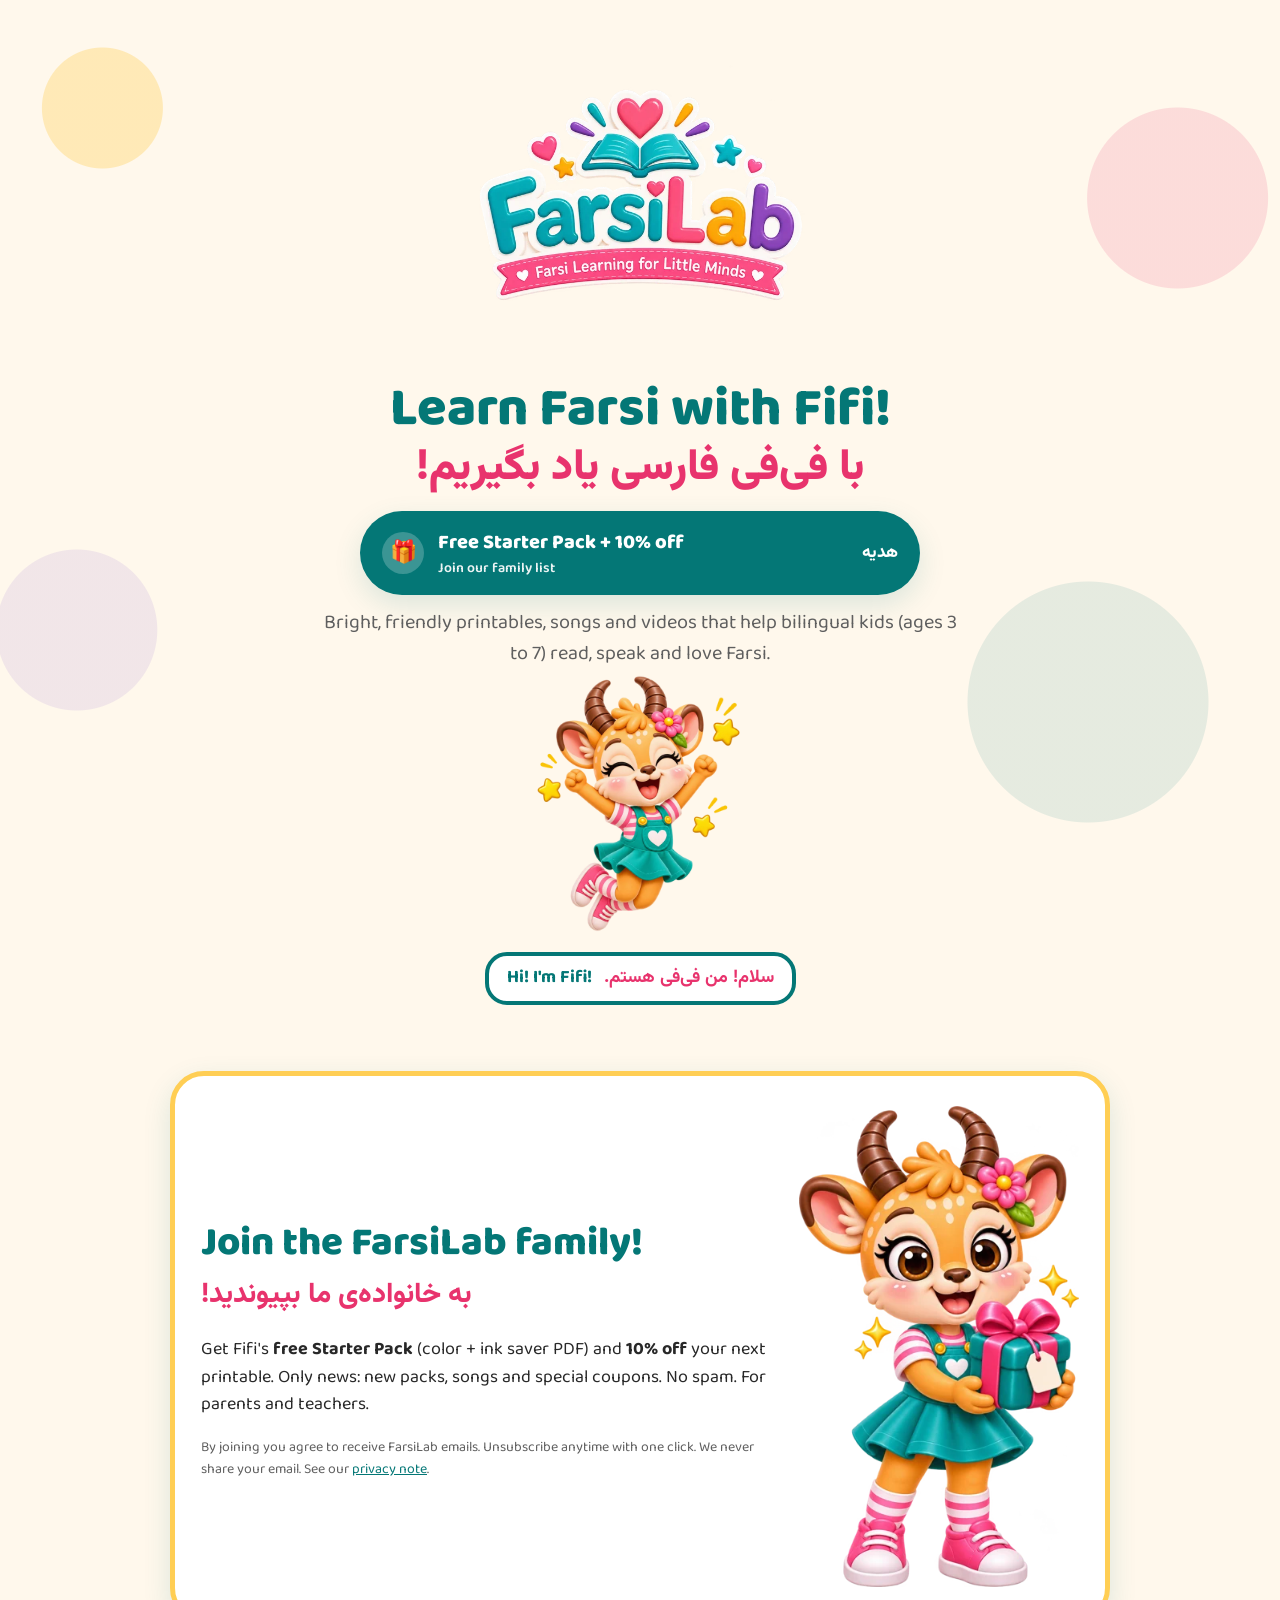
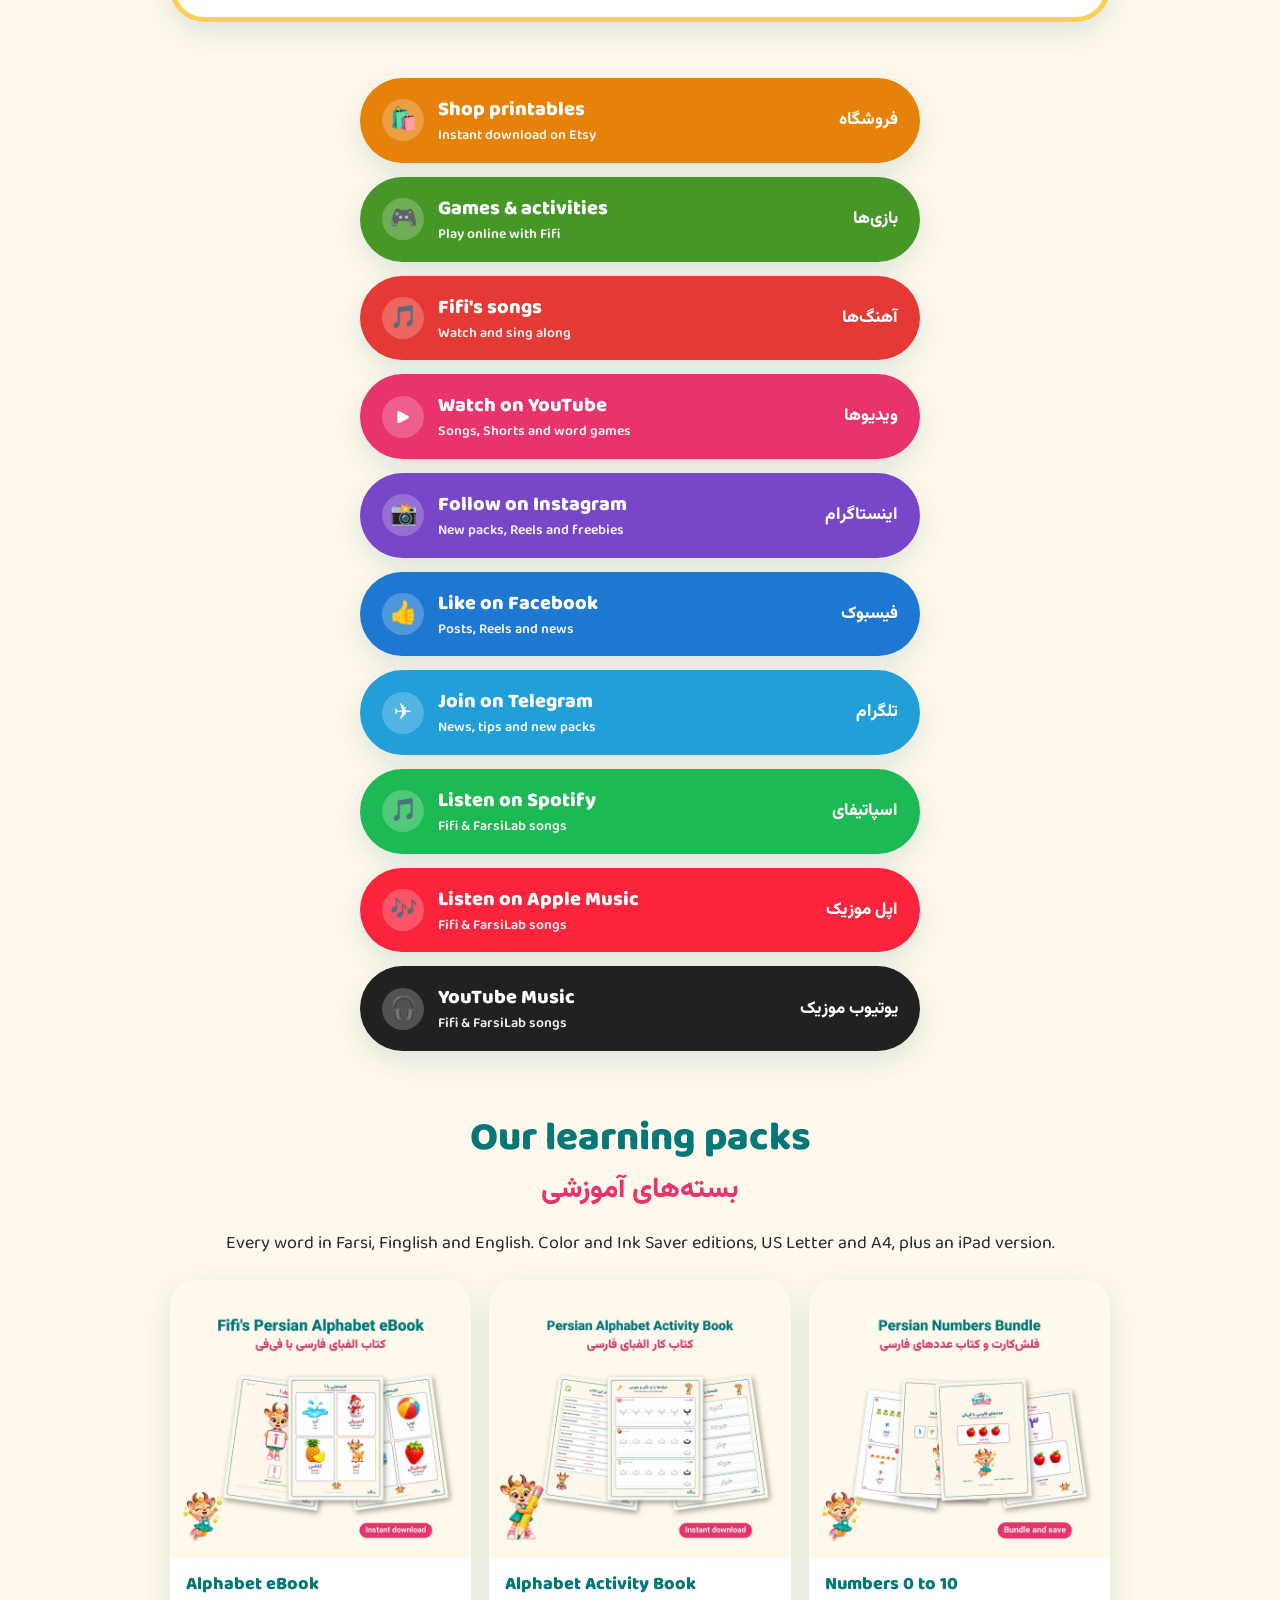
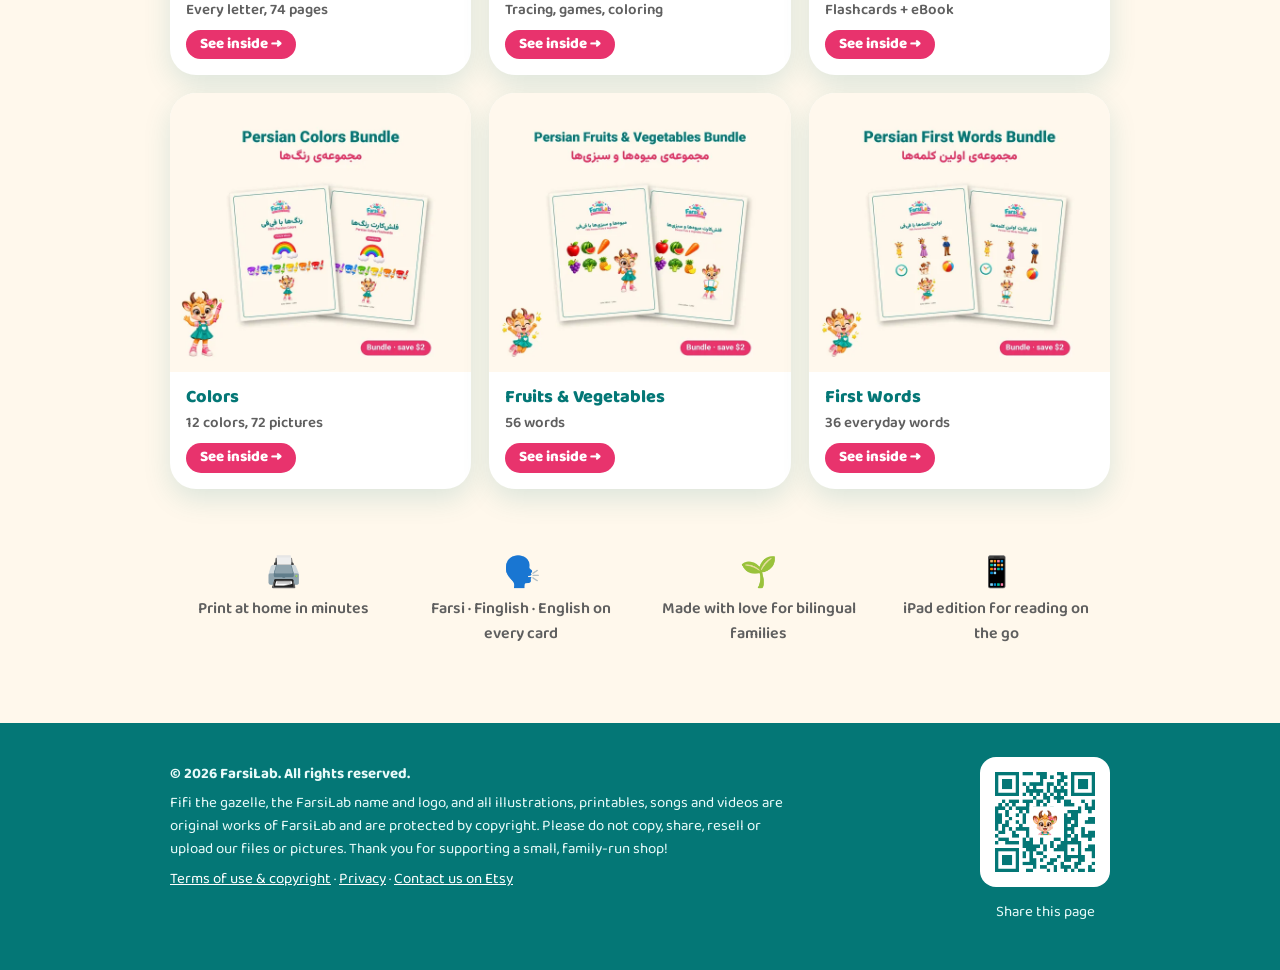
==== index.html @ 2eea2f0d "Live Spotify, Apple Music and YouTube Music links on home and songs pages Co-Authored-By: Claude Opu" ====
<!DOCTYPE html>
<html lang="en">
<head>
<meta charset="utf-8">
<meta name="viewport" content="width=device-width, initial-scale=1">
<title>FarsiLab · Learn Farsi with Fifi</title>
<meta name="description" content="Farsi learning printables, songs and videos for bilingual kids, with Fifi the baby gazelle. Shop on Etsy, watch on YouTube, follow on Instagram.">
<meta property="og:title" content="FarsiLab · Learn Farsi with Fifi">
<meta property="og:description" content="Farsi printables, songs and videos for bilingual kids.">
<meta property="og:image" content="assets/pack_colors.webp">
<link rel="icon" href="assets/favicon.png">
<link rel="apple-touch-icon" href="assets/apple-touch-icon.png?v=2">
<link rel="manifest" href="manifest.webmanifest?v=2">
<meta name="apple-mobile-web-app-title" content="FarsiLab">
<meta name="theme-color" content="#047776">
<link rel="preconnect" href="https://fonts.googleapis.com">
<link rel="preconnect" href="https://fonts.gstatic.com" crossorigin>
<link href="https://fonts.googleapis.com/css2?family=Baloo+2:wght@500;600;700;800&family=Vazirmatn:wght@500;700;900&display=swap" rel="stylesheet">
<link rel="stylesheet" href="styles.css?v=20261118z">
</head>
<body>
<div class="wrap">

  <header class="hero">
    <img class="logo" src="assets/fifi_logo_full.webp" alt="FarsiLab">
    <h1>Learn Farsi with Fifi!<span class="fa">با فی‌فی فارسی یاد بگیریم!</span></h1>
    <a class="btn b-news hero-cta" href="#news"><span class="ico">🎁</span><span>Free Starter Pack + 10% off<span class="sub">Join our family list</span></span><span class="fa">هدیه</span></a>
    <p class="lead">Bright, friendly printables, songs and videos that help bilingual kids (ages 3 to 7) read, speak and love Farsi.</p>
    <img class="fifi-hero" src="assets/fifi_jumping.webp" alt="Fifi the baby gazelle jumping">
    <div><span class="bubble">Hi! I'm Fifi! <span class="fa">سلام! من فی‌فی هستم.</span></span></div>
  </header>

  <section id="news">
    <div class="signup">
      <div>
        <h2>Join the FarsiLab family!<span class="fa">به خانواده‌ی ما بپیوندید!</span></h2>
        <p>Get Fifi's <b>free Starter Pack</b> (color + ink saver PDF) and <b>10% off</b> your next printable. Only news: new packs, songs and special coupons. No spam. For parents and teachers.</p>
        <script async data-uid="0d43b7cd46" src="https://farsilab.kit.com/0d43b7cd46/index.js"></script>
        <small>By joining you agree to receive FarsiLab emails. Unsubscribe anytime with one click. We never share your email. See our <a href="privacy.html">privacy note</a>.</small>
      </div>
      <img src="assets/fifi_gift.webp" alt="Fifi holding a gift box" loading="lazy">
    </div>
  </section>

  <nav class="links" aria-label="FarsiLab links">
    <a class="btn b-etsy" href="https://www.etsy.com/shop/FarsiLab" target="_blank" rel="noopener">
      <span class="ico">🛍️</span><span>Shop printables<span class="sub">Instant download on Etsy</span></span><span class="fa">فروشگاه</span></a>
    <a class="btn b-play" href="play.html" style="background:#469628;color:#fff">
      <span class="ico">🎮</span><span>Games &amp; activities<span class="sub">Play online with Fifi</span></span><span class="fa">بازی‌ها</span></a>
    <a class="btn b-songs" href="songs.html" style="background:#E53935;color:#fff">
      <span class="ico">🎵</span><span>Fifi's songs<span class="sub">Watch and sing along</span></span><span class="fa">آهنگ‌ها</span></a>
    <a class="btn b-yt" href="https://www.youtube.com/@farsilabshop" target="_blank" rel="noopener">
      <span class="ico">▶️</span><span>Watch on YouTube<span class="sub">Songs, Shorts and word games</span></span><span class="fa">ویدیوها</span></a>
    <a class="btn b-ig" href="https://www.instagram.com/farsilabshop/" target="_blank" rel="noopener">
      <span class="ico">📸</span><span>Follow on Instagram<span class="sub">New packs, Reels and freebies</span></span><span class="fa">اینستاگرام</span></a>
    <a class="btn b-fb" href="https://www.facebook.com/farsilabshop" target="_blank" rel="noopener">
      <span class="ico">👍</span><span>Like on Facebook<span class="sub">Posts, Reels and news</span></span><span class="fa">فیسبوک</span></a>
    <a class="btn b-tg" href="https://t.me/farsilabshop" target="_blank" rel="noopener">
      <span class="ico">✈️</span><span>Join on Telegram<span class="sub">News, tips and new packs</span></span><span class="fa">تلگرام</span></a>
    <a class="btn" href="https://open.spotify.com/artist/0EZk156UrCbAj2r585QUzs" target="_blank" rel="noopener" style="background:#1DB954;color:#fff">
      <span class="ico">🎵</span><span>Listen on Spotify<span class="sub">Fifi &amp; FarsiLab songs</span></span><span class="fa">اسپاتیفای</span></a>
    <a class="btn" href="https://music.apple.com/us/artist/fifi-farsilab/6834677055" target="_blank" rel="noopener" style="background:#FA243C;color:#fff">
      <span class="ico">🎶</span><span>Listen on Apple Music<span class="sub">Fifi &amp; FarsiLab songs</span></span><span class="fa">اپل موزیک</span></a>
    <a class="btn" href="https://music.youtube.com/channel/UCTX5Sup36EHplqUPojcsk4w" target="_blank" rel="noopener" style="background:#212121;color:#fff">
      <span class="ico">🎧</span><span>YouTube Music<span class="sub">Fifi &amp; FarsiLab songs</span></span><span class="fa">یوتیوب موزیک</span></a>
  </nav>

  <section id="packs">
    <h2>Our learning packs<span class="fa">بسته‌های آموزشی</span></h2>
    <p class="center">Every word in Farsi, Finglish and English. Color and Ink Saver editions, US Letter and A4, plus an iPad version.</p>
    <div class="packs">
      <a class="pack" href="pack.html?p=alphabet"><img src="assets/pack_alphabet.webp" alt="Persian alphabet eBook" loading="lazy"><div>Alphabet eBook<span>Every letter, 74 pages</span><em>See inside →</em></div></a>
      <a class="pack" href="pack.html?p=activity"><img src="assets/pack_activity.webp" alt="Persian alphabet activity book" loading="lazy"><div>Alphabet Activity Book<span>Tracing, games, coloring</span><em>See inside →</em></div></a>
      <a class="pack" href="pack.html?p=numbers"><img src="assets/pack_numbers.webp" alt="Persian numbers bundle" loading="lazy"><div>Numbers 0 to 10<span>Flashcards + eBook</span><em>See inside →</em></div></a>
      <a class="pack" href="pack.html?p=colors"><img src="assets/pack_colors.webp" alt="Persian colors bundle" loading="lazy"><div>Colors<span>12 colors, 72 pictures</span><em>See inside →</em></div></a>
      <a class="pack" href="pack.html?p=fruits"><img src="assets/pack_fruits.webp" alt="Persian fruits and vegetables bundle" loading="lazy"><div>Fruits &amp; Vegetables<span>56 words</span><em>See inside →</em></div></a>
      <a class="pack" href="pack.html?p=firstwords"><img src="assets/pack_firstwords.webp" alt="Persian first words bundle" loading="lazy"><div>First Words<span>36 everyday words</span><em>See inside →</em></div></a>
    </div>
  </section>

  <section>
    <div class="feat" role="list">
      <div><b>🖨️</b>Print at home in minutes</div>
      <div><b>🗣️</b>Farsi · Finglish · English on every card</div>
      <div><b>🌱</b>Made with love for bilingual families</div>
      <div><b>📱</b>iPad edition for reading on the go</div>
    </div>
  </section>


</div>

<footer>
  <div class="wrap row">
    <div>
      <p><b>© 2026 FarsiLab. All rights reserved.</b></p>
      <p>Fifi the gazelle, the FarsiLab name and logo, and all illustrations, printables, songs and videos are original works of FarsiLab and are protected by copyright. Please do not copy, share, resell or upload our files or pictures. Thank you for supporting a small, family-run shop!</p>
      <p><a href="terms.html">Terms of use &amp; copyright</a> · <a href="privacy.html">Privacy</a> · <a href="https://www.etsy.com/shop/FarsiLab" target="_blank" rel="noopener">Contact us on Etsy</a></p>
    </div>
    <div class="center"><img class="qr" src="assets/qr_site.png?v=2" alt="QR code for this page"><p>Share this page</p></div>
  </div>
</footer>

<script>if ("serviceWorker" in navigator) navigator.serviceWorker.register("sw.js").catch(() => {});</script>
</body>
</html>
---- styles.css ----
/* FarsiLab links page. Brand: teal #047776, pink #E8336D, cream #FFF8EC */
:root {
  --teal: #047776; --teal-d: #035e5d; --pink: #E8336D; --orange: #E6820A;
  --purple: #7846C8; --blue: #1E78D2; --green: #469628; --sun: #FFCE54;
  --cream: #FFF8EC; --ink: #282828; --gray: #5f5f5f;
  --radius: 26px; --shadow: 0 10px 28px rgba(4, 119, 118, .14);
}
* { box-sizing: border-box; }
html { scroll-behavior: smooth; }
body {
  margin: 0; color: var(--ink); background: var(--cream);
  font-family: "Baloo 2", "Vazirmatn", system-ui, sans-serif; font-size: 18px; line-height: 1.55;
  background-image:
    radial-gradient(circle at 8% 12%, rgba(255, 206, 84, .35) 0 60px, transparent 61px),
    radial-gradient(circle at 92% 22%, rgba(232, 51, 109, .14) 0 90px, transparent 91px),
    radial-gradient(circle at 85% 78%, rgba(4, 119, 118, .10) 0 120px, transparent 121px),
    radial-gradient(circle at 6% 70%, rgba(120, 70, 200, .10) 0 80px, transparent 81px);
  background-attachment: fixed;
}
.fa { font-family: "Vazirmatn", sans-serif; direction: rtl; unicode-bidi: isolate; }
a { color: var(--teal); }
.wrap { max-width: 980px; margin: 0 auto; padding: 0 20px; }

/* Hero */
.hero { text-align: center; padding: 34px 0 10px; }
.hero .logo { width: min(330px, 70vw); }
.hero h1 { margin: 6px 0 0; font-size: clamp(34px, 6vw, 54px); color: var(--teal); line-height: 1.1; font-weight: 800; }
.hero h1 .fa { display: block; font-size: .8em; color: var(--pink); font-weight: 900; margin-top: 6px; }
.hero p.lead { max-width: 640px; margin: 12px auto 0; color: var(--gray); font-size: 20px; }
.fifi-hero { width: min(240px, 52vw); margin-top: 6px; animation: bounce 2.6s ease-in-out infinite; }
@keyframes bounce { 0%, 100% { transform: translateY(0) rotate(-1deg); } 50% { transform: translateY(-12px) rotate(1deg); } }
.bubble {
  display: inline-block; background: #fff; border: 4px solid var(--teal); border-radius: 22px;
  padding: 8px 18px; font-weight: 700; color: var(--teal); position: relative; margin-top: 4px;
}
.bubble .fa { color: var(--pink); margin-left: 8px; }

/* Link buttons */
.links { display: grid; gap: 14px; max-width: 560px; margin: 26px auto 0; }
.btn {
  display: flex; align-items: center; gap: 14px; text-decoration: none; color: #fff; font-weight: 800; font-size: 20px;
  padding: 16px 22px; border-radius: 999px; box-shadow: var(--shadow); transition: transform .15s, box-shadow .15s;
}
.btn:hover { transform: translateY(-3px) scale(1.01); box-shadow: 0 14px 30px rgba(0, 0, 0, .16); }
.btn .ico { width: 42px; height: 42px; border-radius: 50%; background: rgba(255, 255, 255, .22); display: grid; place-items: center; font-size: 22px; flex: none; }
.btn .sub { display: block; font-size: 14px; font-weight: 600; opacity: .92; }
.btn > span:nth-child(2) { flex: 1; }
.btn .fa { font-size: 17px; }
.b-news { background: var(--teal); }
.b-etsy { background: var(--orange); } .b-yt { background: var(--pink); } .b-ig { background: var(--purple); }
.b-play { background: var(--green); } .b-fb { background: var(--blue); } .b-tg { background: #229ED9; }
.b-soon { background: #fff; color: var(--gray); border: 3px dashed #c8c8c8; box-shadow: none; cursor: default; }
.b-soon:hover { transform: none; box-shadow: none; }
.b-soon .ico { background: #f1efe9; }
.soon-grid { display: grid; grid-template-columns: repeat(2, 1fr); gap: 10px; }
.soon-grid .btn { font-size: 16px; padding: 12px 14px; }
.soon-grid .btn .ico { width: 34px; height: 34px; font-size: 18px; }

/* Sections */
section { margin: 56px 0; }
h2 { text-align: center; font-size: clamp(28px, 4.5vw, 40px); color: var(--teal); margin: 0 0 6px; font-weight: 800; }
h2 .fa { display: block; color: var(--pink); font-size: .7em; }
.center { text-align: center; }

/* Packs */
.packs { display: grid; grid-template-columns: repeat(auto-fit, minmax(240px, 1fr)); gap: 18px; margin-top: 22px; }
.pack { background: #fff; border-radius: var(--radius); overflow: hidden; box-shadow: var(--shadow); text-decoration: none; color: var(--ink); transition: transform .15s; }
.pack:hover { transform: translateY(-4px) rotate(-.4deg); }
.pack img { width: 100%; display: block; aspect-ratio: 1 / .925; object-fit: cover; }
.pack div { padding: 12px 16px 16px; font-weight: 800; color: var(--teal); }
.pack div span { display: block; font-weight: 600; color: var(--gray); font-size: 15px; }
.pack div em { display: inline-block; margin-top: 8px; font-style: normal; font-size: 15px; color: #fff; background: var(--pink); border-radius: 999px; padding: 3px 14px; }

/* Newsletter */
.signup {
  background: #fff; border: 5px solid var(--sun); border-radius: 34px; padding: 30px 26px; box-shadow: var(--shadow);
  display: grid; grid-template-columns: 1fr 280px; gap: 18px; align-items: center;
}
.signup h2 { text-align: left; }
.signup img { width: 280px; }
.signup form { display: flex; gap: 10px; flex-wrap: wrap; margin-top: 12px; }
.signup input[type=email] { flex: 1 1 240px; font: inherit; padding: 14px 18px; border-radius: 999px; border: 3px solid var(--teal); }
.signup button { font: inherit; font-weight: 800; background: var(--pink); color: #fff; border: 0; border-radius: 999px; padding: 14px 26px; cursor: pointer; }
.signup small { display: block; color: var(--gray); margin-top: 10px; font-size: 14px; }
.note { margin-top: 10px; font-weight: 700; color: var(--teal); }

/* Features */
.feat { display: grid; grid-template-columns: repeat(auto-fit, minmax(150px, 1fr)); gap: 10px; margin-top: 18px; }
.feat div { padding: 6px 8px; text-align: center; color: var(--gray); font-weight: 600; font-size: 16px; }
.feat b { display: block; font-size: 30px; }

/* Footer */
footer { background: var(--teal); color: #e9fbfa; margin-top: 70px; padding: 34px 0 40px; font-size: 15px; }
footer a { color: #fff; }
footer .row { display: flex; flex-wrap: wrap; gap: 26px; justify-content: space-between; align-items: flex-start; }
footer .qr { width: 130px; background: #fff; border-radius: 16px; padding: 8px; }
footer p { margin: 6px 0; max-width: 620px; }

/* Text pages */
.doc { background: #fff; border-radius: 30px; padding: 30px clamp(18px, 4vw, 44px); box-shadow: var(--shadow); margin-top: 26px; }
.doc h1 { color: var(--teal); margin-top: 0; }
.doc h3 { color: var(--pink); margin-bottom: 4px; }
.back { display: inline-block; margin-top: 22px; font-weight: 800; text-decoration: none; }

/* Pack page */
.back.top { margin-top: 18px; }
.pack-page h1 { margin-bottom: 0; }
.pack-fa { color: var(--pink); font-weight: 900; font-size: 24px; margin: 0; text-align: left; direction: rtl; }
.pack-page .lead { font-size: 20px; color: var(--gray); }
.pack-page ul { padding-left: 22px; }
.pack-page li { margin: 4px 0; }
.buy { max-width: 460px; margin: 18px 0 8px; }
.buy #price { background: rgba(255,255,255,.22); border-radius: 999px; padding: 2px 12px; }
.samples-h { margin-top: 34px; }
.small { font-size: 15px; color: var(--gray); }
.samples { display: grid; gap: 16px; margin-top: 12px; }
.samples img { width: 100%; border-radius: 18px; box-shadow: var(--shadow); -webkit-user-select: none; user-select: none; -webkit-touch-callout: none; }

@media (max-width: 640px) {
  .signup { grid-template-columns: 1fr; text-align: center; }
  .signup h2 { text-align: center; }
  .signup img { margin: 0 auto; width: 240px; }
}
@media (prefers-reduced-motion: reduce) { .fifi-hero { animation: none; } }

.hero-cta { max-width: 560px; margin: 18px auto 6px; text-align: left; }
@media (max-width: 640px) {
  .hero { padding-top: 14px; }
  .hero .logo { width: min(200px, 52vw); }
  .hero h1 { font-size: 30px; }
  .hero p.lead { font-size: 17px; }
  .hero-cta { margin-top: 14px; }
}

/* Kit signup form: show the whole email on phones */
.formkit-form[data-uid="0d43b7cd46"] { max-width: 100% !important; }
.formkit-form[data-uid="0d43b7cd46"] .formkit-input {
  font-size: 16px !important;
  padding: 12px 14px !important;
  width: 100% !important;
  min-width: 0 !important;
  box-sizing: border-box !important;
}
@media (max-width: 600px) {
  .formkit-form[data-uid="0d43b7cd46"] [data-style="clean"],
  .formkit-form[data-uid="0d43b7cd46"] .formkit-column { padding: 16px 10px !important; }
}
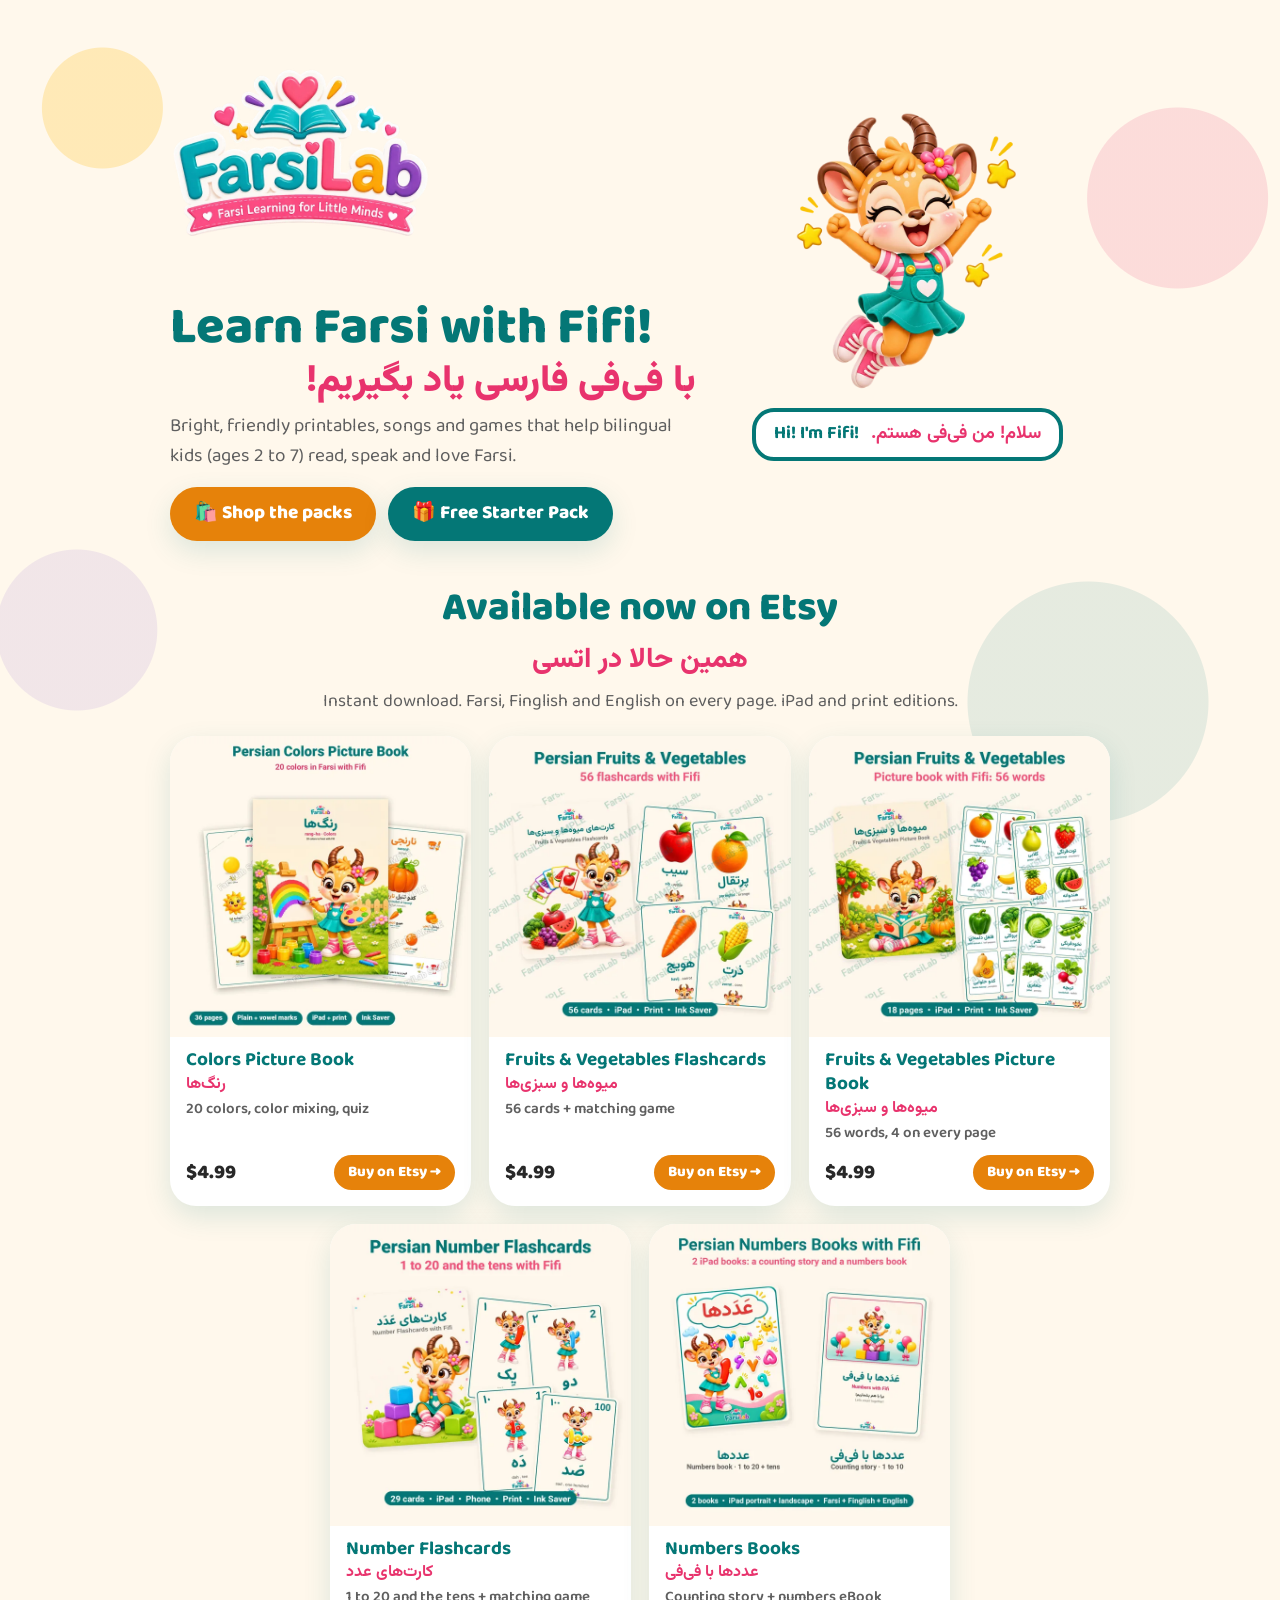
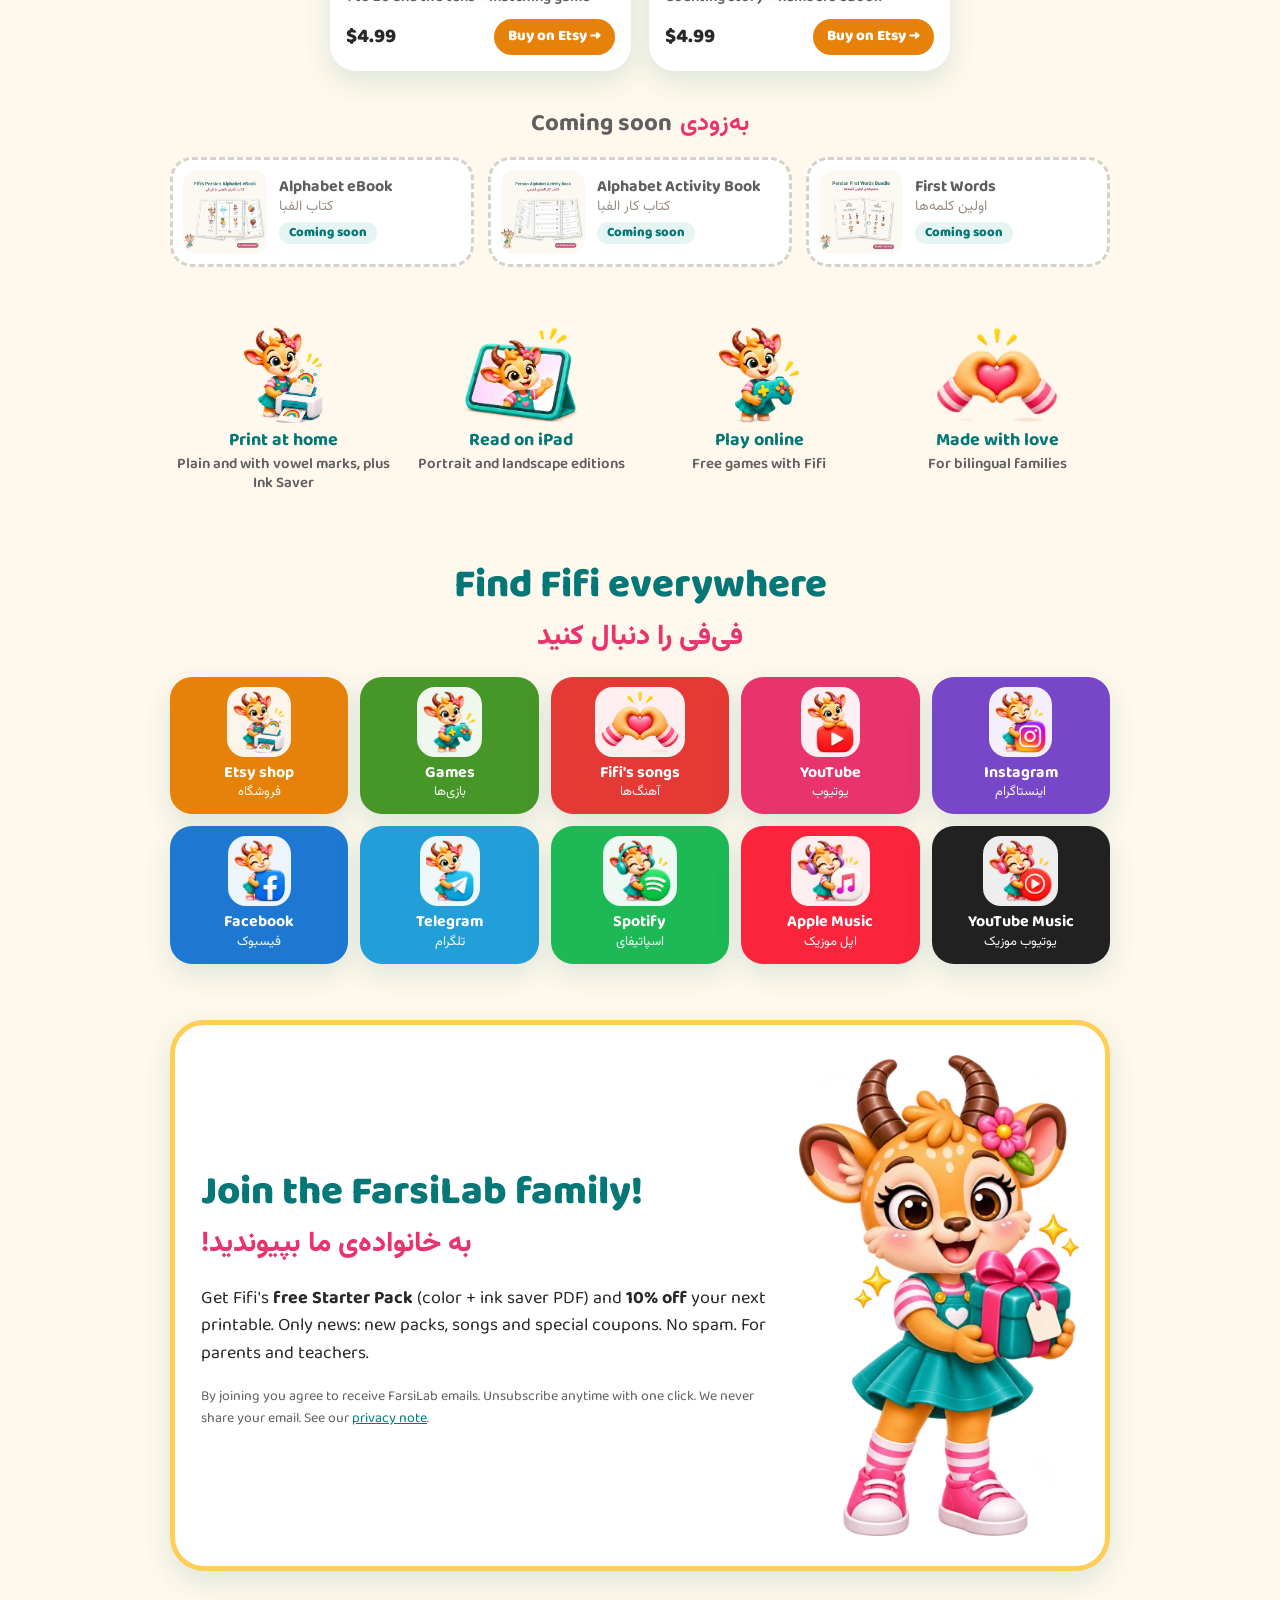
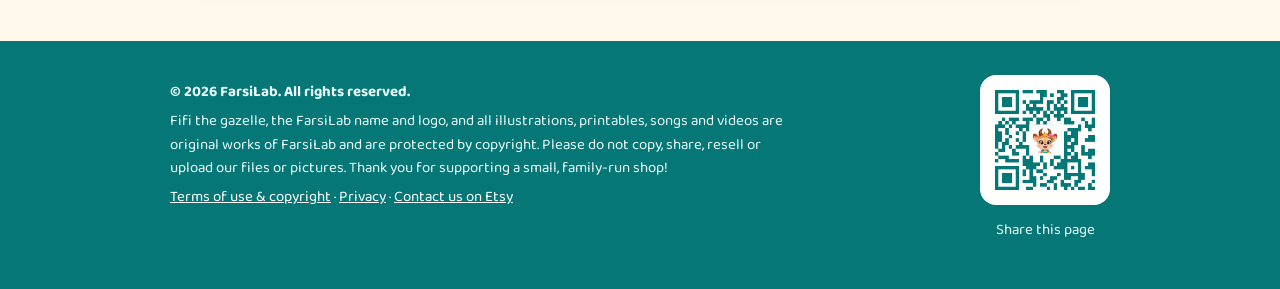
==== commit 59e7534c: "Home v2: shop-first product cards (5 live Etsy listings), Coming soon row, Fifi feature icons, compa" ====
--- a/index.html
+++ b/index.html
@@ -16,19 +16,67 @@
 <link rel="preconnect" href="https://fonts.googleapis.com">
 <link rel="preconnect" href="https://fonts.gstatic.com" crossorigin>
 <link href="https://fonts.googleapis.com/css2?family=Baloo+2:wght@500;600;700;800&family=Vazirmatn:wght@500;700;900&display=swap" rel="stylesheet">
-<link rel="stylesheet" href="styles.css?v=20261118z">
+<link rel="stylesheet" href="styles.css?v=20261122b">
 </head>
 <body>
 <div class="wrap">
 
-  <header class="hero">
-    <img class="logo" src="assets/fifi_logo_full.webp" alt="FarsiLab">
-    <h1>Learn Farsi with Fifi!<span class="fa">با فی‌فی فارسی یاد بگیریم!</span></h1>
-    <a class="btn b-news hero-cta" href="#news"><span class="ico">🎁</span><span>Free Starter Pack + 10% off<span class="sub">Join our family list</span></span><span class="fa">هدیه</span></a>
-    <p class="lead">Bright, friendly printables, songs and videos that help bilingual kids (ages 3 to 7) read, speak and love Farsi.</p>
-    <img class="fifi-hero" src="assets/fifi_jumping.webp" alt="Fifi the baby gazelle jumping">
-    <div><span class="bubble">Hi! I'm Fifi! <span class="fa">سلام! من فی‌فی هستم.</span></span></div>
+  <header class="hero2">
+    <div class="hero-text">
+      <img class="logo" src="assets/fifi_logo_full.webp" alt="FarsiLab">
+      <h1>Learn Farsi with Fifi!<span class="fa">با فی‌فی فارسی یاد بگیریم!</span></h1>
+      <p class="lead">Bright, friendly printables, songs and games that help bilingual kids (ages 2 to 7) read, speak and love Farsi.</p>
+      <div class="cta-row">
+        <a class="cta cta-shop" href="#shop">🛍️ Shop the packs</a>
+        <a class="cta cta-free" href="#news">🎁 Free Starter Pack</a>
+      </div>
+    </div>
+    <div class="hero-fifi">
+      <img class="fifi-hero" src="assets/fifi_jumping.webp" alt="Fifi the baby gazelle jumping">
+      <span class="bubble">Hi! I'm Fifi! <span class="fa">سلام! من فی‌فی هستم.</span></span>
+    </div>
   </header>
+
+  <section id="shop">
+    <h2>Available now on Etsy<span class="fa">همین حالا در اتسی</span></h2>
+    <p class="center sub-h">Instant download. Farsi, Finglish and English on every page. iPad and print editions.</p>
+    <div class="prods">
+      <a class="prod" href="https://www.etsy.com/listing/513215961" target="_blank" rel="noopener"><img src="assets/shop_colors_book.webp" alt="Colors Picture Book" loading="lazy"><div><b>Colors Picture Book</b><span class="fa">رنگ‌ها</span><span class="d">20 colors, color mixing, quiz</span><span class="buyrow"><span class="price">$4.99</span><em>Buy on Etsy →</em></span></div></a>
+      <a class="prod" href="https://www.etsy.com/listing/510297779" target="_blank" rel="noopener"><img src="assets/shop_fv_cards.webp" alt="Fruits &amp; Vegetables Flashcards" loading="lazy"><div><b>Fruits &amp; Vegetables Flashcards</b><span class="fa">میوه‌ها و سبزی‌ها</span><span class="d">56 cards + matching game</span><span class="buyrow"><span class="price">$4.99</span><em>Buy on Etsy →</em></span></div></a>
+      <a class="prod" href="https://www.etsy.com/listing/497805090" target="_blank" rel="noopener"><img src="assets/shop_fv_book.webp" alt="Fruits &amp; Vegetables Picture Book" loading="lazy"><div><b>Fruits &amp; Vegetables Picture Book</b><span class="fa">میوه‌ها و سبزی‌ها</span><span class="d">56 words, 4 on every page</span><span class="buyrow"><span class="price">$4.99</span><em>Buy on Etsy →</em></span></div></a>
+      <a class="prod" href="https://www.etsy.com/listing/510307805" target="_blank" rel="noopener"><img src="assets/shop_numbers_cards.webp" alt="Number Flashcards" loading="lazy"><div><b>Number Flashcards</b><span class="fa">کارت‌های عدد</span><span class="d">1 to 20 and the tens + matching game</span><span class="buyrow"><span class="price">$4.99</span><em>Buy on Etsy →</em></span></div></a>
+      <a class="prod" href="https://www.etsy.com/listing/511504371" target="_blank" rel="noopener"><img src="assets/shop_numbers_books.webp" alt="Numbers Books" loading="lazy"><div><b>Numbers Books</b><span class="fa">عددها با فی‌فی</span><span class="d">Counting story + numbers eBook</span><span class="buyrow"><span class="price">$4.99</span><em>Buy on Etsy →</em></span></div></a>
+    </div>
+    <h3 class="soon-h">Coming soon<span class="fa">به‌زودی</span></h3>
+    <div class="soons">
+      <div class="soonc"><img src="assets/pack_alphabet.webp" alt="Alphabet eBook, coming soon" loading="lazy"><div><b>Alphabet eBook</b><span class="fa">کتاب الفبا</span><span class="tag">Coming soon</span></div></div>
+      <div class="soonc"><img src="assets/pack_activity.webp" alt="Alphabet Activity Book, coming soon" loading="lazy"><div><b>Alphabet Activity Book</b><span class="fa">کتاب کار الفبا</span><span class="tag">Coming soon</span></div></div>
+      <div class="soonc"><img src="assets/pack_firstwords.webp" alt="First Words, coming soon" loading="lazy"><div><b>First Words</b><span class="fa">اولین کلمه‌ها</span><span class="tag">Coming soon</span></div></div>
+    </div>
+  </section>
+
+  <section class="feat2" aria-label="Why families love FarsiLab">
+    <div><img src="assets/icons/fifi_printer.webp" alt="Fifi with a printer" loading="lazy"><b>Print at home</b><span>Plain and with vowel marks, plus Ink Saver</span></div>
+    <div><img src="assets/icons/fifi_tablet.webp" alt="Fifi on a tablet" loading="lazy"><b>Read on iPad</b><span>Portrait and landscape editions</span></div>
+    <div><img src="assets/icons/fifi_games.webp" alt="Fifi with a game controller" loading="lazy"><b>Play online</b><span>Free games with Fifi</span></div>
+    <div><img src="assets/icons/fifi_heart_hands.webp" alt="Heart hands" loading="lazy"><b>Made with love</b><span>For bilingual families</span></div>
+  </section>
+
+  <section id="links">
+    <h2>Find Fifi everywhere<span class="fa">فی‌فی را دنبال کنید</span></h2>
+    <nav class="tiles" aria-label="FarsiLab links">
+      <a class="tile" href="https://www.etsy.com/shop/FarsiLab" target="_blank" rel="noopener" style="--c:#E6820A"><img src="assets/icons/fifi_printer.webp" alt="Etsy shop" loading="lazy"><span class="t"><b>Etsy shop</b><span class="fa">فروشگاه</span></span></a>
+      <a class="tile" href="play.html" style="--c:#469628"><img src="assets/icons/fifi_games.webp" alt="Games" loading="lazy"><span class="t"><b>Games</b><span class="fa">بازی‌ها</span></span></a>
+      <a class="tile" href="songs.html" style="--c:#E53935"><img src="assets/icons/fifi_heart_hands.webp" alt="Fifi's songs" loading="lazy"><span class="t"><b>Fifi's songs</b><span class="fa">آهنگ‌ها</span></span></a>
+      <a class="tile" href="https://www.youtube.com/@farsilabshop" target="_blank" rel="noopener" style="--c:#E8336D"><img src="assets/icons/fifi_youtube.webp" alt="YouTube" loading="lazy"><span class="t"><b>YouTube</b><span class="fa">یوتیوب</span></span></a>
+      <a class="tile" href="https://www.instagram.com/farsilabshop/" target="_blank" rel="noopener" style="--c:#7846C8"><img src="assets/icons/fifi_instagram.webp" alt="Instagram" loading="lazy"><span class="t"><b>Instagram</b><span class="fa">اینستاگرام</span></span></a>
+      <a class="tile" href="https://www.facebook.com/farsilabshop" target="_blank" rel="noopener" style="--c:#1E78D2"><img src="assets/icons/fifi_facebook.webp" alt="Facebook" loading="lazy"><span class="t"><b>Facebook</b><span class="fa">فیسبوک</span></span></a>
+      <a class="tile" href="https://t.me/farsilabshop" target="_blank" rel="noopener" style="--c:#229ED9"><img src="assets/icons/fifi_telegram.webp" alt="Telegram" loading="lazy"><span class="t"><b>Telegram</b><span class="fa">تلگرام</span></span></a>
+      <a class="tile" href="https://open.spotify.com/artist/0EZk156UrCbAj2r585QUzs" target="_blank" rel="noopener" style="--c:#1DB954"><img src="assets/icons/fifi_spotify.webp" alt="Spotify" loading="lazy"><span class="t"><b>Spotify</b><span class="fa">اسپاتیفای</span></span></a>
+      <a class="tile" href="https://music.apple.com/us/artist/fifi-farsilab/6834677055" target="_blank" rel="noopener" style="--c:#FA243C"><img src="assets/icons/fifi_apple_music.webp" alt="Apple Music" loading="lazy"><span class="t"><b>Apple Music</b><span class="fa">اپل موزیک</span></span></a>
+      <a class="tile" href="https://music.youtube.com/channel/UCTX5Sup36EHplqUPojcsk4w" target="_blank" rel="noopener" style="--c:#212121"><img src="assets/icons/fifi_youtube_music.webp" alt="YouTube Music" loading="lazy"><span class="t"><b>YouTube Music</b><span class="fa">یوتیوب موزیک</span></span></a>
+    </nav>
+  </section>
 
   <section id="news">
     <div class="signup">
@@ -41,52 +89,6 @@
       <img src="assets/fifi_gift.webp" alt="Fifi holding a gift box" loading="lazy">
     </div>
   </section>
-
-  <nav class="links" aria-label="FarsiLab links">
-    <a class="btn b-etsy" href="https://www.etsy.com/shop/FarsiLab" target="_blank" rel="noopener">
-      <span class="ico">🛍️</span><span>Shop printables<span class="sub">Instant download on Etsy</span></span><span class="fa">فروشگاه</span></a>
-    <a class="btn b-play" href="play.html" style="background:#469628;color:#fff">
-      <span class="ico">🎮</span><span>Games &amp; activities<span class="sub">Play online with Fifi</span></span><span class="fa">بازی‌ها</span></a>
-    <a class="btn b-songs" href="songs.html" style="background:#E53935;color:#fff">
-      <span class="ico">🎵</span><span>Fifi's songs<span class="sub">Watch and sing along</span></span><span class="fa">آهنگ‌ها</span></a>
-    <a class="btn b-yt" href="https://www.youtube.com/@farsilabshop" target="_blank" rel="noopener">
-      <span class="ico">▶️</span><span>Watch on YouTube<span class="sub">Songs, Shorts and word games</span></span><span class="fa">ویدیوها</span></a>
-    <a class="btn b-ig" href="https://www.instagram.com/farsilabshop/" target="_blank" rel="noopener">
-      <span class="ico">📸</span><span>Follow on Instagram<span class="sub">New packs, Reels and freebies</span></span><span class="fa">اینستاگرام</span></a>
-    <a class="btn b-fb" href="https://www.facebook.com/farsilabshop" target="_blank" rel="noopener">
-      <span class="ico">👍</span><span>Like on Facebook<span class="sub">Posts, Reels and news</span></span><span class="fa">فیسبوک</span></a>
-    <a class="btn b-tg" href="https://t.me/farsilabshop" target="_blank" rel="noopener">
-      <span class="ico">✈️</span><span>Join on Telegram<span class="sub">News, tips and new packs</span></span><span class="fa">تلگرام</span></a>
-    <a class="btn" href="https://open.spotify.com/artist/0EZk156UrCbAj2r585QUzs" target="_blank" rel="noopener" style="background:#1DB954;color:#fff">
-      <span class="ico">🎵</span><span>Listen on Spotify<span class="sub">Fifi &amp; FarsiLab songs</span></span><span class="fa">اسپاتیفای</span></a>
-    <a class="btn" href="https://music.apple.com/us/artist/fifi-farsilab/6834677055" target="_blank" rel="noopener" style="background:#FA243C;color:#fff">
-      <span class="ico">🎶</span><span>Listen on Apple Music<span class="sub">Fifi &amp; FarsiLab songs</span></span><span class="fa">اپل موزیک</span></a>
-    <a class="btn" href="https://music.youtube.com/channel/UCTX5Sup36EHplqUPojcsk4w" target="_blank" rel="noopener" style="background:#212121;color:#fff">
-      <span class="ico">🎧</span><span>YouTube Music<span class="sub">Fifi &amp; FarsiLab songs</span></span><span class="fa">یوتیوب موزیک</span></a>
-  </nav>
-
-  <section id="packs">
-    <h2>Our learning packs<span class="fa">بسته‌های آموزشی</span></h2>
-    <p class="center">Every word in Farsi, Finglish and English. Color and Ink Saver editions, US Letter and A4, plus an iPad version.</p>
-    <div class="packs">
-      <a class="pack" href="pack.html?p=alphabet"><img src="assets/pack_alphabet.webp" alt="Persian alphabet eBook" loading="lazy"><div>Alphabet eBook<span>Every letter, 74 pages</span><em>See inside →</em></div></a>
-      <a class="pack" href="pack.html?p=activity"><img src="assets/pack_activity.webp" alt="Persian alphabet activity book" loading="lazy"><div>Alphabet Activity Book<span>Tracing, games, coloring</span><em>See inside →</em></div></a>
-      <a class="pack" href="pack.html?p=numbers"><img src="assets/pack_numbers.webp" alt="Persian numbers bundle" loading="lazy"><div>Numbers 0 to 10<span>Flashcards + eBook</span><em>See inside →</em></div></a>
-      <a class="pack" href="pack.html?p=colors"><img src="assets/pack_colors.webp" alt="Persian colors bundle" loading="lazy"><div>Colors<span>12 colors, 72 pictures</span><em>See inside →</em></div></a>
-      <a class="pack" href="pack.html?p=fruits"><img src="assets/pack_fruits.webp" alt="Persian fruits and vegetables bundle" loading="lazy"><div>Fruits &amp; Vegetables<span>56 words</span><em>See inside →</em></div></a>
-      <a class="pack" href="pack.html?p=firstwords"><img src="assets/pack_firstwords.webp" alt="Persian first words bundle" loading="lazy"><div>First Words<span>36 everyday words</span><em>See inside →</em></div></a>
-    </div>
-  </section>
-
-  <section>
-    <div class="feat" role="list">
-      <div><b>🖨️</b>Print at home in minutes</div>
-      <div><b>🗣️</b>Farsi · Finglish · English on every card</div>
-      <div><b>🌱</b>Made with love for bilingual families</div>
-      <div><b>📱</b>iPad edition for reading on the go</div>
-    </div>
-  </section>
-
 
 </div>
 
--- a/styles.css
+++ b/styles.css
@@ -145,3 +145,88 @@
   .formkit-form[data-uid="0d43b7cd46"] [data-style="clean"],
   .formkit-form[data-uid="0d43b7cd46"] .formkit-column { padding: 16px 10px !important; }
 }
+
+/* ===== Home v2 (Nov 22, 2026): shop first, tiles, Fifi features ===== */
+.hero2 { display: grid; grid-template-columns: 1.3fr 1fr; align-items: center; gap: 10px; padding: 26px 0 6px; }
+.hero2 .logo { width: min(260px, 60vw); }
+.hero2 h1 { margin: 4px 0 0; font-size: clamp(32px, 5.4vw, 52px); color: var(--teal); line-height: 1.08; font-weight: 800; }
+.hero2 h1 .fa { display: block; font-size: .72em; color: var(--pink); font-weight: 900; margin-top: 6px; }
+.hero2 .lead { color: var(--gray); font-size: 19px; margin: 10px 0 0; }
+.hero-fifi { text-align: center; }
+.hero-fifi .fifi-hero { width: min(260px, 60vw); }
+.hero-fifi .bubble { margin-top: 2px; }
+.cta-row { display: flex; gap: 12px; flex-wrap: wrap; margin-top: 16px; }
+.cta { text-decoration: none; color: #fff; font-weight: 800; font-size: 19px; padding: 12px 24px; border-radius: 999px; box-shadow: var(--shadow); transition: transform .15s; }
+.cta:hover { transform: translateY(-3px); }
+.cta-shop { background: var(--orange); } .cta-free { background: var(--teal); }
+#shop { margin-top: 30px; }
+.sub-h { color: var(--gray); margin: 0; }
+.prods { display: grid; grid-template-columns: repeat(3, 1fr); gap: 18px; margin-top: 20px; }
+.prod { background: #fff; border-radius: var(--radius); overflow: hidden; box-shadow: var(--shadow); text-decoration: none; color: var(--ink); display: flex; flex-direction: column; transition: transform .15s; }
+.prod:hover { transform: translateY(-4px) rotate(-.4deg); }
+.prod img { width: 100%; aspect-ratio: 1; object-fit: cover; display: block; }
+.prod div { padding: 12px 16px 16px; display: flex; flex-direction: column; flex: 1; }
+.prod b { color: var(--teal); font-size: 19px; line-height: 1.25; }
+.prod .fa { color: var(--pink); font-weight: 700; font-size: 16px; text-align: left; }
+.prod .d { color: var(--gray); font-size: 15px; font-weight: 600; }
+.buyrow { display: flex; align-items: center; justify-content: space-between; margin-top: auto; padding-top: 10px; }
+.price { font-weight: 800; color: var(--ink); font-size: 20px; }
+.prod em { font-style: normal; font-weight: 800; font-size: 15px; color: #fff; background: var(--orange); border-radius: 999px; padding: 6px 14px; }
+.soon-h { text-align: center; color: var(--gray); font-size: 24px; margin: 34px 0 0; }
+.soon-h .fa { margin-left: 8px; color: var(--pink); }
+.soons { display: grid; grid-template-columns: repeat(3, 1fr); gap: 14px; margin-top: 14px; }
+.soonc { background: #fff; border: 3px dashed #d6d2c8; border-radius: 22px; display: flex; align-items: center; gap: 12px; padding: 10px; }
+.soonc img { width: 84px; height: 84px; object-fit: cover; border-radius: 14px; filter: saturate(.6); opacity: .85; }
+.soonc b { display: block; color: var(--gray); font-size: 16px; line-height: 1.2; }
+.soonc .fa { display: block; text-align: left; color: #9a8f86; font-size: 14px; }
+.soonc .tag { display: inline-block; margin-top: 4px; font-size: 13px; font-weight: 800; color: var(--teal); background: #e6f4f3; border-radius: 999px; padding: 1px 10px; }
+.feat2 { display: grid; grid-template-columns: repeat(4, 1fr); gap: 12px; text-align: center; margin: 44px 0; }
+.feat2 div { padding: 4px; }
+.feat2 img { height: 96px; width: auto; display: block; margin: 0 auto 4px; }
+.feat2 b { display: block; color: var(--teal); font-size: 18px; }
+.feat2 span { color: var(--gray); font-size: 15px; font-weight: 600; line-height: 1.3; display: block; }
+.tiles { display: grid; grid-template-columns: repeat(5, 1fr); gap: 12px; margin-top: 18px; }
+.tile { background: var(--c); color: #fff; text-decoration: none; border-radius: 22px; padding: 10px 8px 12px; text-align: center; box-shadow: var(--shadow); transition: transform .15s; display: flex; flex-direction: column; align-items: center; }
+.tile:hover { transform: translateY(-3px) scale(1.02); }
+.tile img { height: 70px; width: auto; background: rgba(255,255,255,.92); border-radius: 18px; padding: 4px 6px; }
+.tile b { font-size: 16px; margin-top: 6px; line-height: 1.2; }
+.tile .fa { font-size: 13px; opacity: .95; }
+#news { margin-top: 44px; }
+@media (max-width: 820px) {
+  .prods { grid-template-columns: repeat(2, 1fr); gap: 12px; }
+  .soons { grid-template-columns: 1fr; }
+  .tiles { grid-template-columns: repeat(3, 1fr); }
+  .feat2 { grid-template-columns: repeat(2, 1fr); }
+}
+@media (max-width: 560px) {
+  .hero2 { grid-template-columns: 1fr; text-align: center; padding-top: 12px; }
+  .hero-fifi { order: -1; } .hero-fifi .fifi-hero { width: 150px; }
+  .hero2 .logo { width: 180px; }
+  .hero2 h1 { font-size: 30px; }
+  .hero2 .lead { font-size: 16px; }
+  .cta-row { justify-content: center; }
+  .cta { font-size: 17px; padding: 10px 18px; }
+  .prod b { font-size: 16px; } .prod div { padding: 10px 12px 12px; }
+  .prod .d { font-size: 13px; } .price { font-size: 17px; } .prod em { font-size: 13px; padding: 5px 10px; }
+  .tiles { gap: 9px; } .tile img { height: 56px; } .tile b { font-size: 14px; }
+  .feat2 img { height: 76px; }
+}
+.prods { display: flex; flex-wrap: wrap; justify-content: center; }
+.prods .prod { width: calc((100% - 36px) / 3); }
+@media (max-width: 820px) { .prods .prod { width: calc((100% - 12px) / 2); } }
+@media (max-width: 820px) { .tiles { grid-template-columns: repeat(5, 1fr); } }
+@media (max-width: 560px) {
+  .hero-fifi .bubble { display: none; }
+  .hero-fifi .fifi-hero { width: 110px; }
+  .hero2 { gap: 0; }
+  .buyrow { flex-direction: column; align-items: stretch; gap: 6px; }
+  .prod em { text-align: center; }
+  .tiles { grid-template-columns: repeat(2, 1fr); }
+  .tile { flex-direction: row; text-align: left; gap: 10px; padding: 8px 10px; border-radius: 18px; }
+  .tile img { height: 46px; border-radius: 12px; padding: 2px 4px; }
+  .tile b { margin-top: 0; font-size: 15px; display: block; }
+  .tile .fa { display: block; text-align: left; }
+  .tile span.t { display: flex; flex-direction: column; }
+}
+.tile span.t { display: flex; flex-direction: column; align-items: center; }
+@media (max-width: 560px) { .tile span.t { align-items: flex-start; } }
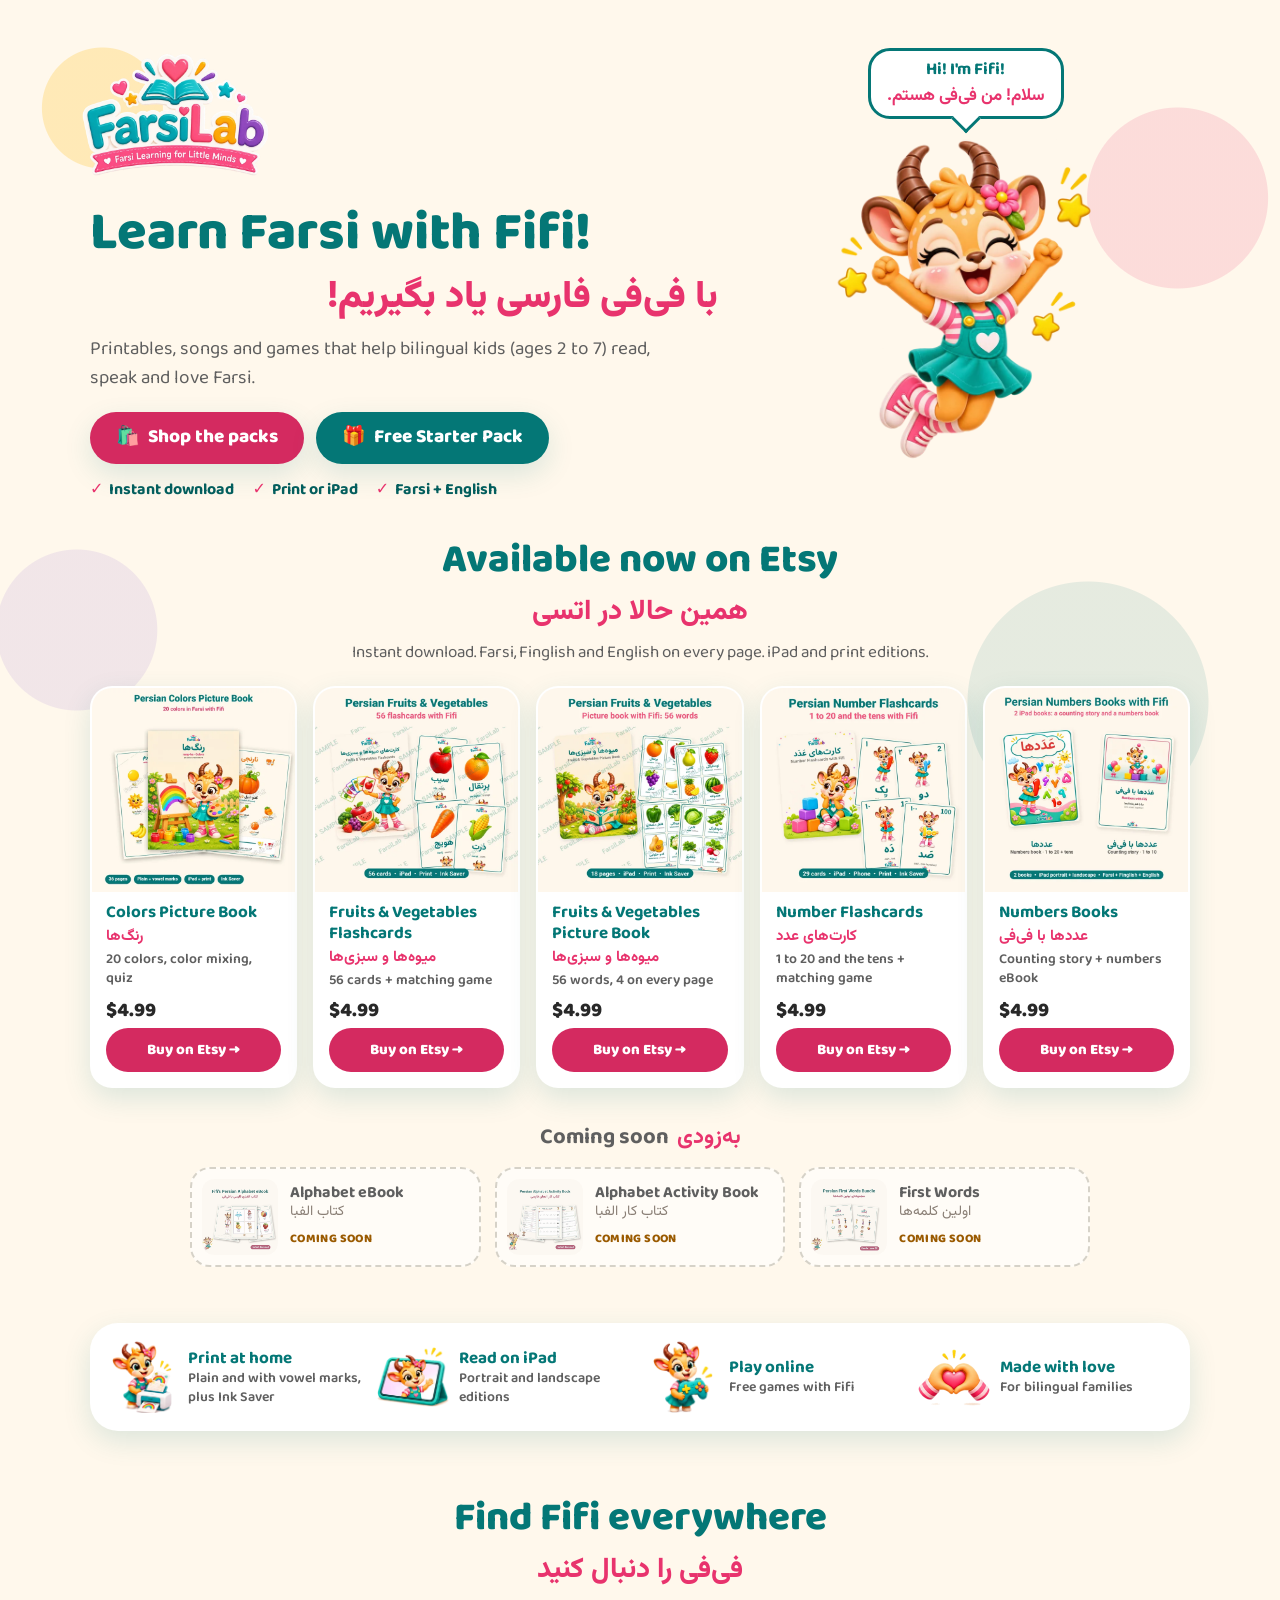
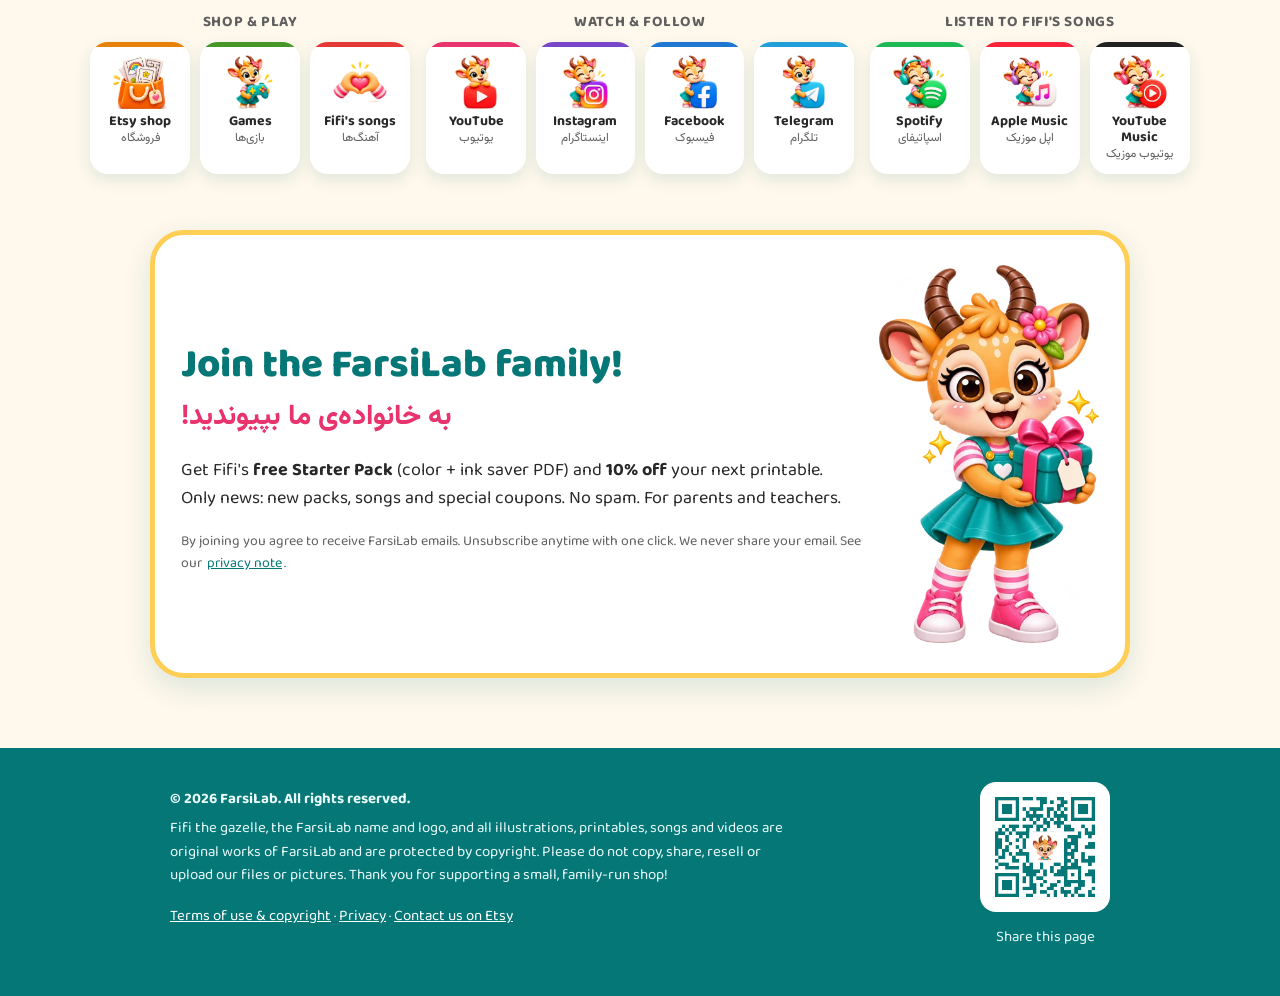
==== commit 1e7e9522: "Home v3: compact phone hero, all 5 products in one desktop row, grouped link tiles - Phone hero: log" ====
--- a/index.html
+++ b/index.html
@@ -16,24 +16,29 @@
 <link rel="preconnect" href="https://fonts.googleapis.com">
 <link rel="preconnect" href="https://fonts.gstatic.com" crossorigin>
 <link href="https://fonts.googleapis.com/css2?family=Baloo+2:wght@500;600;700;800&family=Vazirmatn:wght@500;700;900&display=swap" rel="stylesheet">
-<link rel="stylesheet" href="styles.css?v=20261122b">
+<link rel="stylesheet" href="styles.css?v=20261122c">
 </head>
 <body>
-<div class="wrap">
+<div class="wrap wide">
 
-  <header class="hero2">
+  <header class="hero3">
     <div class="hero-text">
-      <img class="logo" src="assets/fifi_logo_full.webp" alt="FarsiLab">
+      <img class="logo" src="assets/fifi_logo_full.webp" alt="FarsiLab" width="600" height="600">
       <h1>Learn Farsi with Fifi!<span class="fa">با فی‌فی فارسی یاد بگیریم!</span></h1>
-      <p class="lead">Bright, friendly printables, songs and games that help bilingual kids (ages 2 to 7) read, speak and love Farsi.</p>
+      <p class="lead">Printables, songs and games that help bilingual kids (ages 2 to 7) read, speak and love Farsi.</p>
       <div class="cta-row">
-        <a class="cta cta-shop" href="#shop">🛍️ Shop the packs</a>
-        <a class="cta cta-free" href="#news">🎁 Free Starter Pack</a>
+        <a class="cta cta-shop" href="#shop"><span aria-hidden="true">🛍️</span> Shop the packs</a>
+        <a class="cta cta-free" href="#news"><span aria-hidden="true">🎁</span> Free Starter Pack</a>
       </div>
+      <ul class="trust" aria-label="About our printables">
+        <li>Instant download</li>
+        <li>Print or iPad</li>
+        <li>Farsi + English</li>
+      </ul>
     </div>
     <div class="hero-fifi">
-      <img class="fifi-hero" src="assets/fifi_jumping.webp" alt="Fifi the baby gazelle jumping">
       <span class="bubble">Hi! I'm Fifi! <span class="fa">سلام! من فی‌فی هستم.</span></span>
+      <img class="fifi-hero" src="assets/fifi_jumping.webp" alt="Fifi the baby gazelle jumping" width="640" height="700">
     </div>
   </header>
 
@@ -41,40 +46,55 @@
     <h2>Available now on Etsy<span class="fa">همین حالا در اتسی</span></h2>
     <p class="center sub-h">Instant download. Farsi, Finglish and English on every page. iPad and print editions.</p>
     <div class="prods">
-      <a class="prod" href="https://www.etsy.com/listing/513215961" target="_blank" rel="noopener"><img src="assets/shop_colors_book.webp" alt="Colors Picture Book" loading="lazy"><div><b>Colors Picture Book</b><span class="fa">رنگ‌ها</span><span class="d">20 colors, color mixing, quiz</span><span class="buyrow"><span class="price">$4.99</span><em>Buy on Etsy →</em></span></div></a>
-      <a class="prod" href="https://www.etsy.com/listing/510297779" target="_blank" rel="noopener"><img src="assets/shop_fv_cards.webp" alt="Fruits &amp; Vegetables Flashcards" loading="lazy"><div><b>Fruits &amp; Vegetables Flashcards</b><span class="fa">میوه‌ها و سبزی‌ها</span><span class="d">56 cards + matching game</span><span class="buyrow"><span class="price">$4.99</span><em>Buy on Etsy →</em></span></div></a>
-      <a class="prod" href="https://www.etsy.com/listing/497805090" target="_blank" rel="noopener"><img src="assets/shop_fv_book.webp" alt="Fruits &amp; Vegetables Picture Book" loading="lazy"><div><b>Fruits &amp; Vegetables Picture Book</b><span class="fa">میوه‌ها و سبزی‌ها</span><span class="d">56 words, 4 on every page</span><span class="buyrow"><span class="price">$4.99</span><em>Buy on Etsy →</em></span></div></a>
-      <a class="prod" href="https://www.etsy.com/listing/510307805" target="_blank" rel="noopener"><img src="assets/shop_numbers_cards.webp" alt="Number Flashcards" loading="lazy"><div><b>Number Flashcards</b><span class="fa">کارت‌های عدد</span><span class="d">1 to 20 and the tens + matching game</span><span class="buyrow"><span class="price">$4.99</span><em>Buy on Etsy →</em></span></div></a>
-      <a class="prod" href="https://www.etsy.com/listing/511504371" target="_blank" rel="noopener"><img src="assets/shop_numbers_books.webp" alt="Numbers Books" loading="lazy"><div><b>Numbers Books</b><span class="fa">عددها با فی‌فی</span><span class="d">Counting story + numbers eBook</span><span class="buyrow"><span class="price">$4.99</span><em>Buy on Etsy →</em></span></div></a>
+      <a class="prod" href="https://www.etsy.com/listing/513215961" target="_blank" rel="noopener"><img src="assets/shop_colors_book.webp" alt="Colors Picture Book" width="640" height="640"><div><b>Colors Picture Book</b><span class="fa">رنگ‌ها</span><span class="d">20 colors, color mixing, quiz</span><span class="buyrow"><span class="price">$4.99</span><em>Buy on Etsy →</em></span></div></a>
+      <a class="prod" href="https://www.etsy.com/listing/510297779" target="_blank" rel="noopener"><img src="assets/shop_fv_cards.webp" alt="Fruits &amp; Vegetables Flashcards" width="640" height="640"><div><b>Fruits &amp; Vegetables Flashcards</b><span class="fa">میوه‌ها و سبزی‌ها</span><span class="d">56 cards + matching game</span><span class="buyrow"><span class="price">$4.99</span><em>Buy on Etsy →</em></span></div></a>
+      <a class="prod" href="https://www.etsy.com/listing/497805090" target="_blank" rel="noopener"><img src="assets/shop_fv_book.webp" alt="Fruits &amp; Vegetables Picture Book" width="640" height="640" loading="lazy"><div><b>Fruits &amp; Vegetables Picture Book</b><span class="fa">میوه‌ها و سبزی‌ها</span><span class="d">56 words, 4 on every page</span><span class="buyrow"><span class="price">$4.99</span><em>Buy on Etsy →</em></span></div></a>
+      <a class="prod" href="https://www.etsy.com/listing/510307805" target="_blank" rel="noopener"><img src="assets/shop_numbers_cards.webp" alt="Number Flashcards" width="640" height="640" loading="lazy"><div><b>Number Flashcards</b><span class="fa">کارت‌های عدد</span><span class="d">1 to 20 and the tens + matching game</span><span class="buyrow"><span class="price">$4.99</span><em>Buy on Etsy →</em></span></div></a>
+      <a class="prod" href="https://www.etsy.com/listing/511504371" target="_blank" rel="noopener"><img src="assets/shop_numbers_books.webp" alt="Numbers Books" width="640" height="640" loading="lazy"><div><b>Numbers Books</b><span class="fa">عددها با فی‌فی</span><span class="d">Counting story + numbers eBook</span><span class="buyrow"><span class="price">$4.99</span><em>Buy on Etsy →</em></span></div></a>
     </div>
     <h3 class="soon-h">Coming soon<span class="fa">به‌زودی</span></h3>
     <div class="soons">
-      <div class="soonc"><img src="assets/pack_alphabet.webp" alt="Alphabet eBook, coming soon" loading="lazy"><div><b>Alphabet eBook</b><span class="fa">کتاب الفبا</span><span class="tag">Coming soon</span></div></div>
-      <div class="soonc"><img src="assets/pack_activity.webp" alt="Alphabet Activity Book, coming soon" loading="lazy"><div><b>Alphabet Activity Book</b><span class="fa">کتاب کار الفبا</span><span class="tag">Coming soon</span></div></div>
-      <div class="soonc"><img src="assets/pack_firstwords.webp" alt="First Words, coming soon" loading="lazy"><div><b>First Words</b><span class="fa">اولین کلمه‌ها</span><span class="tag">Coming soon</span></div></div>
+      <div class="soonc"><img src="assets/pack_alphabet.webp" alt="Alphabet eBook, coming soon" width="640" height="592" loading="lazy"><div><b>Alphabet eBook</b><span class="fa">کتاب الفبا</span><span class="tag">Coming soon</span></div></div>
+      <div class="soonc"><img src="assets/pack_activity.webp" alt="Alphabet Activity Book, coming soon" width="640" height="592" loading="lazy"><div><b>Alphabet Activity Book</b><span class="fa">کتاب کار الفبا</span><span class="tag">Coming soon</span></div></div>
+      <div class="soonc"><img src="assets/pack_firstwords.webp" alt="First Words, coming soon" width="640" height="592" loading="lazy"><div><b>First Words</b><span class="fa">اولین کلمه‌ها</span><span class="tag">Coming soon</span></div></div>
     </div>
   </section>
 
   <section class="feat2" aria-label="Why families love FarsiLab">
-    <div><img src="assets/icons/fifi_printer.webp" alt="Fifi with a printer" loading="lazy"><b>Print at home</b><span>Plain and with vowel marks, plus Ink Saver</span></div>
-    <div><img src="assets/icons/fifi_tablet.webp" alt="Fifi on a tablet" loading="lazy"><b>Read on iPad</b><span>Portrait and landscape editions</span></div>
-    <div><img src="assets/icons/fifi_games.webp" alt="Fifi with a game controller" loading="lazy"><b>Play online</b><span>Free games with Fifi</span></div>
-    <div><img src="assets/icons/fifi_heart_hands.webp" alt="Heart hands" loading="lazy"><b>Made with love</b><span>For bilingual families</span></div>
+    <div><img src="assets/icons/fifi_printer.webp" alt="" loading="lazy"><p><b>Print at home</b><span>Plain and with vowel marks, plus Ink Saver</span></p></div>
+    <div><img src="assets/icons/fifi_tablet.webp" alt="" loading="lazy"><p><b>Read on iPad</b><span>Portrait and landscape editions</span></p></div>
+    <div><img src="assets/icons/fifi_games.webp" alt="" loading="lazy"><p><b>Play online</b><span>Free games with Fifi</span></p></div>
+    <div><img src="assets/icons/fifi_heart_hands.webp" alt="" loading="lazy"><p><b>Made with love</b><span>For bilingual families</span></p></div>
   </section>
 
   <section id="links">
     <h2>Find Fifi everywhere<span class="fa">فی‌فی را دنبال کنید</span></h2>
-    <nav class="tiles" aria-label="FarsiLab links">
-      <a class="tile" href="https://www.etsy.com/shop/FarsiLab" target="_blank" rel="noopener" style="--c:#E6820A"><img src="assets/icons/fifi_printer.webp" alt="Etsy shop" loading="lazy"><span class="t"><b>Etsy shop</b><span class="fa">فروشگاه</span></span></a>
-      <a class="tile" href="play.html" style="--c:#469628"><img src="assets/icons/fifi_games.webp" alt="Games" loading="lazy"><span class="t"><b>Games</b><span class="fa">بازی‌ها</span></span></a>
-      <a class="tile" href="songs.html" style="--c:#E53935"><img src="assets/icons/fifi_heart_hands.webp" alt="Fifi's songs" loading="lazy"><span class="t"><b>Fifi's songs</b><span class="fa">آهنگ‌ها</span></span></a>
-      <a class="tile" href="https://www.youtube.com/@farsilabshop" target="_blank" rel="noopener" style="--c:#E8336D"><img src="assets/icons/fifi_youtube.webp" alt="YouTube" loading="lazy"><span class="t"><b>YouTube</b><span class="fa">یوتیوب</span></span></a>
-      <a class="tile" href="https://www.instagram.com/farsilabshop/" target="_blank" rel="noopener" style="--c:#7846C8"><img src="assets/icons/fifi_instagram.webp" alt="Instagram" loading="lazy"><span class="t"><b>Instagram</b><span class="fa">اینستاگرام</span></span></a>
-      <a class="tile" href="https://www.facebook.com/farsilabshop" target="_blank" rel="noopener" style="--c:#1E78D2"><img src="assets/icons/fifi_facebook.webp" alt="Facebook" loading="lazy"><span class="t"><b>Facebook</b><span class="fa">فیسبوک</span></span></a>
-      <a class="tile" href="https://t.me/farsilabshop" target="_blank" rel="noopener" style="--c:#229ED9"><img src="assets/icons/fifi_telegram.webp" alt="Telegram" loading="lazy"><span class="t"><b>Telegram</b><span class="fa">تلگرام</span></span></a>
-      <a class="tile" href="https://open.spotify.com/artist/0EZk156UrCbAj2r585QUzs" target="_blank" rel="noopener" style="--c:#1DB954"><img src="assets/icons/fifi_spotify.webp" alt="Spotify" loading="lazy"><span class="t"><b>Spotify</b><span class="fa">اسپاتیفای</span></span></a>
-      <a class="tile" href="https://music.apple.com/us/artist/fifi-farsilab/6834677055" target="_blank" rel="noopener" style="--c:#FA243C"><img src="assets/icons/fifi_apple_music.webp" alt="Apple Music" loading="lazy"><span class="t"><b>Apple Music</b><span class="fa">اپل موزیک</span></span></a>
-      <a class="tile" href="https://music.youtube.com/channel/UCTX5Sup36EHplqUPojcsk4w" target="_blank" rel="noopener" style="--c:#212121"><img src="assets/icons/fifi_youtube_music.webp" alt="YouTube Music" loading="lazy"><span class="t"><b>YouTube Music</b><span class="fa">یوتیوب موزیک</span></span></a>
+    <nav class="groups" aria-label="FarsiLab links">
+      <div class="group">
+        <h3>Shop &amp; play</h3>
+        <div class="tiles n3">
+          <a class="tile" href="https://www.etsy.com/shop/FarsiLab" target="_blank" rel="noopener" style="--c:#E6820A"><img src="assets/icons/icon_shop_bag.webp" alt="" loading="lazy"><b>Etsy shop</b><span class="fa">فروشگاه</span></a>
+          <a class="tile" href="play.html" style="--c:#469628"><img src="assets/icons/fifi_games.webp" alt="" loading="lazy"><b>Games</b><span class="fa">بازی‌ها</span></a>
+          <a class="tile" href="songs.html" style="--c:#E53935"><img src="assets/icons/fifi_heart_hands.webp" alt="" loading="lazy"><b>Fifi's songs</b><span class="fa">آهنگ‌ها</span></a>
+        </div>
+      </div>
+      <div class="group">
+        <h3>Watch &amp; follow</h3>
+        <div class="tiles n4">
+          <a class="tile" href="https://www.youtube.com/@farsilabshop" target="_blank" rel="noopener" style="--c:#E8336D"><img src="assets/icons/fifi_youtube.webp" alt="" loading="lazy"><b>YouTube</b><span class="fa">یوتیوب</span></a>
+          <a class="tile" href="https://www.instagram.com/farsilabshop/" target="_blank" rel="noopener" style="--c:#7846C8"><img src="assets/icons/fifi_instagram.webp" alt="" loading="lazy"><b>Instagram</b><span class="fa">اینستاگرام</span></a>
+          <a class="tile" href="https://www.facebook.com/farsilabshop" target="_blank" rel="noopener" style="--c:#1E78D2"><img src="assets/icons/fifi_facebook.webp" alt="" loading="lazy"><b>Facebook</b><span class="fa">فیسبوک</span></a>
+          <a class="tile" href="https://t.me/farsilabshop" target="_blank" rel="noopener" style="--c:#229ED9"><img src="assets/icons/fifi_telegram.webp" alt="" loading="lazy"><b>Telegram</b><span class="fa">تلگرام</span></a>
+        </div>
+      </div>
+      <div class="group">
+        <h3>Listen to Fifi's songs</h3>
+        <div class="tiles n3">
+          <a class="tile" href="https://open.spotify.com/artist/0EZk156UrCbAj2r585QUzs" target="_blank" rel="noopener" style="--c:#1DB954"><img src="assets/icons/fifi_spotify.webp" alt="" loading="lazy"><b>Spotify</b><span class="fa">اسپاتیفای</span></a>
+          <a class="tile" href="https://music.apple.com/us/artist/fifi-farsilab/6834677055" target="_blank" rel="noopener" style="--c:#FA243C"><img src="assets/icons/fifi_apple_music.webp" alt="" loading="lazy"><b>Apple Music</b><span class="fa">اپل موزیک</span></a>
+          <a class="tile" href="https://music.youtube.com/channel/UCTX5Sup36EHplqUPojcsk4w" target="_blank" rel="noopener" style="--c:#212121"><img src="assets/icons/fifi_youtube_music.webp" alt="" loading="lazy"><b>YouTube Music</b><span class="fa">یوتیوب موزیک</span></a>
+        </div>
+      </div>
     </nav>
   </section>
 
@@ -86,7 +106,7 @@
         <script async data-uid="0d43b7cd46" src="https://farsilab.kit.com/0d43b7cd46/index.js"></script>
         <small>By joining you agree to receive FarsiLab emails. Unsubscribe anytime with one click. We never share your email. See our <a href="privacy.html">privacy note</a>.</small>
       </div>
-      <img src="assets/fifi_gift.webp" alt="Fifi holding a gift box" loading="lazy">
+      <img src="assets/fifi_gift.webp" alt="Fifi holding a gift box" width="349" height="600" loading="lazy">
     </div>
   </section>
 
--- a/styles.css
+++ b/styles.css
@@ -146,87 +146,122 @@
   .formkit-form[data-uid="0d43b7cd46"] .formkit-column { padding: 16px 10px !important; }
 }
 
-/* ===== Home v2 (Nov 22, 2026): shop first, tiles, Fifi features ===== */
-.hero2 { display: grid; grid-template-columns: 1.3fr 1fr; align-items: center; gap: 10px; padding: 26px 0 6px; }
-.hero2 .logo { width: min(260px, 60vw); }
-.hero2 h1 { margin: 4px 0 0; font-size: clamp(32px, 5.4vw, 52px); color: var(--teal); line-height: 1.08; font-weight: 800; }
-.hero2 h1 .fa { display: block; font-size: .72em; color: var(--pink); font-weight: 900; margin-top: 6px; }
-.hero2 .lead { color: var(--gray); font-size: 19px; margin: 10px 0 0; }
-.hero-fifi { text-align: center; }
-.hero-fifi .fifi-hero { width: min(260px, 60vw); }
-.hero-fifi .bubble { margin-top: 2px; }
-.cta-row { display: flex; gap: 12px; flex-wrap: wrap; margin-top: 16px; }
-.cta { text-decoration: none; color: #fff; font-weight: 800; font-size: 19px; padding: 12px 24px; border-radius: 999px; box-shadow: var(--shadow); transition: transform .15s; }
-.cta:hover { transform: translateY(-3px); }
-.cta-shop { background: var(--orange); } .cta-free { background: var(--teal); }
-#shop { margin-top: 30px; }
-.sub-h { color: var(--gray); margin: 0; }
-.prods { display: grid; grid-template-columns: repeat(3, 1fr); gap: 18px; margin-top: 20px; }
-.prod { background: #fff; border-radius: var(--radius); overflow: hidden; box-shadow: var(--shadow); text-decoration: none; color: var(--ink); display: flex; flex-direction: column; transition: transform .15s; }
-.prod:hover { transform: translateY(-4px) rotate(-.4deg); }
-.prod img { width: 100%; aspect-ratio: 1; object-fit: cover; display: block; }
-.prod div { padding: 12px 16px 16px; display: flex; flex-direction: column; flex: 1; }
-.prod b { color: var(--teal); font-size: 19px; line-height: 1.25; }
-.prod .fa { color: var(--pink); font-weight: 700; font-size: 16px; text-align: left; }
-.prod .d { color: var(--gray); font-size: 15px; font-weight: 600; }
-.buyrow { display: flex; align-items: center; justify-content: space-between; margin-top: auto; padding-top: 10px; }
-.price { font-weight: 800; color: var(--ink); font-size: 20px; }
-.prod em { font-style: normal; font-weight: 800; font-size: 15px; color: #fff; background: var(--orange); border-radius: 999px; padding: 6px 14px; }
-.soon-h { text-align: center; color: var(--gray); font-size: 24px; margin: 34px 0 0; }
+/* ===== Home v3 (Nov 22, 2026): compact hero, shop first, grouped link tiles ===== */
+.wrap.wide { max-width: 1140px; }
+.hero3 { display: grid; grid-template-columns: 1.4fr 1fr; align-items: center; gap: 24px; padding: 22px 0 0; }
+.hero3 .logo { width: 190px; height: auto; display: block; margin: 0 0 -8px -10px; }
+.hero3 h1 { margin: 0; font-size: clamp(30px, 5vw, 54px); color: var(--teal); line-height: 1.08; font-weight: 800; }
+.hero3 h1 .fa { display: block; font-size: .7em; color: var(--pink); font-weight: 900; margin-top: 8px; line-height: 1.5; }
+.hero3 .lead { color: var(--gray); font-size: 19px; margin: 8px 0 0; max-width: 560px; }
+.cta-row { display: flex; gap: 12px; flex-wrap: wrap; margin-top: 18px; }
+.cta { display: inline-flex; align-items: center; justify-content: center; gap: 8px; min-height: 52px; text-decoration: none; color: #fff; font-weight: 800; font-size: 19px; padding: 10px 26px; border-radius: 999px; box-shadow: var(--shadow); transition: transform .15s, box-shadow .15s; }
+.cta:hover { transform: translateY(-3px); box-shadow: 0 14px 30px rgba(0,0,0,.16); }
+.cta:focus-visible, .prod:focus-visible, .tile:focus-visible { outline: 4px solid var(--sun); outline-offset: 3px; }
+.cta-shop { background: #D42A60; } .cta-free { background: var(--teal); }
+.trust { list-style: none; display: flex; flex-wrap: wrap; gap: 4px 18px; padding: 0; margin: 14px 0 0; color: var(--teal-d); font-weight: 700; font-size: 16px; }
+.trust li::before { content: "✓"; color: var(--pink); font-weight: 900; margin-right: 6px; }
+.hero-fifi { text-align: center; position: relative; }
+.hero-fifi .fifi-hero { width: min(300px, 100%); height: auto; }
+.hero-fifi .bubble { position: relative; display: inline-block; margin: 0 0 14px; border-width: 3px; font-size: 17px; padding: 6px 16px; }
+.hero-fifi .bubble::after { content: ""; position: absolute; left: 50%; bottom: -13px; width: 18px; height: 18px; background: #fff; border-right: 3px solid var(--teal); border-bottom: 3px solid var(--teal); transform: translateX(-50%) rotate(45deg); }
+.hero-fifi .bubble .fa { display: block; margin: 0; }
+
+#shop { margin-top: 26px; scroll-margin-top: 12px; }
+.sub-h { color: var(--gray); margin: 0; font-size: 17px; }
+.prods { display: grid; grid-template-columns: repeat(5, 1fr); gap: 16px; margin-top: 20px; }
+.prod { background: #fff; border-radius: 22px; overflow: hidden; box-shadow: var(--shadow); text-decoration: none; color: var(--ink); display: flex; flex-direction: column; transition: transform .15s, box-shadow .15s; border: 2px solid transparent; }
+.prod:hover { transform: translateY(-4px); box-shadow: 0 16px 34px rgba(4,119,118,.22); border-color: #f6c7d6; }
+.prod img { width: 100%; height: auto; aspect-ratio: 1; object-fit: cover; display: block; background: #fdf3e3; }
+.prod div { padding: 10px 14px 14px; display: flex; flex-direction: column; flex: 1; }
+.prod b { color: var(--teal); font-size: 17px; line-height: 1.25; }
+.prod .fa { color: var(--pink); font-weight: 700; font-size: 15px; text-align: left; margin-top: 2px; }
+.prod .d { color: var(--gray); font-size: 14px; font-weight: 600; line-height: 1.35; margin-top: 2px; }
+.buyrow { display: flex; flex-direction: column; align-items: stretch; gap: 8px; margin-top: auto; padding-top: 10px; }
+.price { font-weight: 800; color: var(--ink); font-size: 20px; line-height: 1; }
+.prod em { font-style: normal; font-weight: 800; font-size: 15px; color: #fff; background: #D42A60; border-radius: 999px; min-height: 44px; display: flex; align-items: center; justify-content: center; padding: 0 12px; }
+.prod:hover em { background: #B91F50; }
+
+.soon-h { text-align: center; color: var(--gray); font-size: 22px; margin: 32px 0 0; }
 .soon-h .fa { margin-left: 8px; color: var(--pink); }
-.soons { display: grid; grid-template-columns: repeat(3, 1fr); gap: 14px; margin-top: 14px; }
-.soonc { background: #fff; border: 3px dashed #d6d2c8; border-radius: 22px; display: flex; align-items: center; gap: 12px; padding: 10px; }
-.soonc img { width: 84px; height: 84px; object-fit: cover; border-radius: 14px; filter: saturate(.6); opacity: .85; }
+.soons { display: grid; grid-template-columns: repeat(3, 1fr); gap: 14px; margin-top: 12px; max-width: 900px; margin-left: auto; margin-right: auto; }
+.soonc { background: rgba(255,255,255,.6); border: 2px dashed #d6d2c8; border-radius: 20px; display: flex; align-items: center; gap: 12px; padding: 10px; }
+.soonc img { width: 76px; height: 76px; object-fit: cover; border-radius: 12px; filter: saturate(.55); opacity: .85; flex: none; }
 .soonc b { display: block; color: var(--gray); font-size: 16px; line-height: 1.2; }
-.soonc .fa { display: block; text-align: left; color: #9a8f86; font-size: 14px; }
-.soonc .tag { display: inline-block; margin-top: 4px; font-size: 13px; font-weight: 800; color: var(--teal); background: #e6f4f3; border-radius: 999px; padding: 1px 10px; }
-.feat2 { display: grid; grid-template-columns: repeat(4, 1fr); gap: 12px; text-align: center; margin: 44px 0; }
-.feat2 div { padding: 4px; }
-.feat2 img { height: 96px; width: auto; display: block; margin: 0 auto 4px; }
-.feat2 b { display: block; color: var(--teal); font-size: 18px; }
-.feat2 span { color: var(--gray); font-size: 15px; font-weight: 600; line-height: 1.3; display: block; }
-.tiles { display: grid; grid-template-columns: repeat(5, 1fr); gap: 12px; margin-top: 18px; }
-.tile { background: var(--c); color: #fff; text-decoration: none; border-radius: 22px; padding: 10px 8px 12px; text-align: center; box-shadow: var(--shadow); transition: transform .15s; display: flex; flex-direction: column; align-items: center; }
-.tile:hover { transform: translateY(-3px) scale(1.02); }
-.tile img { height: 70px; width: auto; background: rgba(255,255,255,.92); border-radius: 18px; padding: 4px 6px; }
-.tile b { font-size: 16px; margin-top: 6px; line-height: 1.2; }
-.tile .fa { font-size: 13px; opacity: .95; }
-#news { margin-top: 44px; }
-@media (max-width: 820px) {
-  .prods { grid-template-columns: repeat(2, 1fr); gap: 12px; }
-  .soons { grid-template-columns: 1fr; }
-  .tiles { grid-template-columns: repeat(3, 1fr); }
+.soonc .fa { display: block; text-align: left; color: #8a7f76; font-size: 14px; }
+.soonc .tag { display: inline-block; margin-top: 4px; font-size: 12px; font-weight: 800; letter-spacing: .03em; text-transform: uppercase; color: #9a5a00; }
+
+.feat2 { display: grid; grid-template-columns: repeat(4, 1fr); gap: 14px; margin: 46px 0; background: #fff; border-radius: 28px; padding: 18px 16px; box-shadow: var(--shadow); }
+.feat2 div { display: flex; align-items: center; gap: 10px; }
+.feat2 img { height: 72px; width: 72px; object-fit: contain; flex: none; }
+.feat2 p { margin: 0; }
+.feat2 b { display: block; color: var(--teal); font-size: 17px; line-height: 1.2; }
+.feat2 span { color: var(--gray); font-size: 14px; font-weight: 600; line-height: 1.3; display: block; }
+
+.groups { display: grid; grid-template-columns: 3fr 4fr 3fr; gap: 16px; margin-top: 18px; }
+.group h3 { margin: 0 0 8px; font-size: 15px; letter-spacing: .04em; text-transform: uppercase; color: var(--gray); text-align: center; }
+.tiles { display: grid; gap: 10px; }
+.tiles.n3 { grid-template-columns: repeat(3, 1fr); } .tiles.n4 { grid-template-columns: repeat(4, 1fr); }
+.tile { background: #fff; color: var(--ink); text-decoration: none; border-radius: 18px; position: relative; overflow: hidden; padding: 13px 4px 10px; min-height: 44px; text-align: center; box-shadow: 0 6px 16px rgba(4,119,118,.12); transition: transform .15s; display: flex; flex-direction: column; align-items: center; justify-content: flex-start; }
+.tile::before { content: ""; position: absolute; left: 0; right: 0; top: 0; height: 5px; background: var(--c); }
+.tile:hover { transform: translateY(-3px); }
+.tile img { height: 54px; width: 54px; object-fit: contain; }
+@media (min-width: 1001px) { .tile { min-height: 132px; } }
+.tile b { font-size: 14px; margin-top: 4px; line-height: 1.15; }
+.tile .fa { font-size: 12px; color: var(--gray); line-height: 1.5; }
+
+#news { margin-top: 46px; }
+.signup { grid-template-columns: 1fr 220px; max-width: 980px; margin: 0 auto; }
+.signup img { width: 220px; height: auto; }
+
+@media (max-width: 1000px) {
+  .prods { grid-template-columns: repeat(3, 1fr); }
+  .groups { grid-template-columns: 1fr; max-width: 560px; margin-left: auto; margin-right: auto; }
   .feat2 { grid-template-columns: repeat(2, 1fr); }
 }
-@media (max-width: 560px) {
-  .hero2 { grid-template-columns: 1fr; text-align: center; padding-top: 12px; }
-  .hero-fifi { order: -1; } .hero-fifi .fifi-hero { width: 150px; }
-  .hero2 .logo { width: 180px; }
-  .hero2 h1 { font-size: 30px; }
-  .hero2 .lead { font-size: 16px; }
-  .cta-row { justify-content: center; }
-  .cta { font-size: 17px; padding: 10px 18px; }
-  .prod b { font-size: 16px; } .prod div { padding: 10px 12px 12px; }
-  .prod .d { font-size: 13px; } .price { font-size: 17px; } .prod em { font-size: 13px; padding: 5px 10px; }
-  .tiles { gap: 9px; } .tile img { height: 56px; } .tile b { font-size: 14px; }
-  .feat2 img { height: 76px; }
-}
-.prods { display: flex; flex-wrap: wrap; justify-content: center; }
-.prods .prod { width: calc((100% - 36px) / 3); }
-@media (max-width: 820px) { .prods .prod { width: calc((100% - 12px) / 2); } }
-@media (max-width: 820px) { .tiles { grid-template-columns: repeat(5, 1fr); } }
-@media (max-width: 560px) {
+@media (max-width: 640px) {
+  .wrap.wide { padding: 0 14px; }
+  .hero3 { grid-template-columns: 1fr 112px; gap: 0 8px; padding-top: 8px; }
+  .hero3 .hero-text { display: contents; }
+  .hero3 .logo { grid-column: 1 / -1; width: 108px; margin: 0 auto -6px; }
+  .hero3 h1 { grid-column: 1; grid-row: 2; font-size: 28px; }
+  .hero3 h1 .fa { font-size: 19px; margin-top: 4px; white-space: nowrap; }
+  .hero-fifi { grid-column: 2; grid-row: 2; }
   .hero-fifi .bubble { display: none; }
-  .hero-fifi .fifi-hero { width: 110px; }
-  .hero2 { gap: 0; }
-  .buyrow { flex-direction: column; align-items: stretch; gap: 6px; }
-  .prod em { text-align: center; }
-  .tiles { grid-template-columns: repeat(2, 1fr); }
-  .tile { flex-direction: row; text-align: left; gap: 10px; padding: 8px 10px; border-radius: 18px; }
-  .tile img { height: 46px; border-radius: 12px; padding: 2px 4px; }
-  .tile b { margin-top: 0; font-size: 15px; display: block; }
-  .tile .fa { display: block; text-align: left; }
-  .tile span.t { display: flex; flex-direction: column; }
-}
-.tile span.t { display: flex; flex-direction: column; align-items: center; }
-@media (max-width: 560px) { .tile span.t { align-items: flex-start; } }
+  .hero-fifi .fifi-hero { width: 112px; }
+  .hero3 .lead, .cta-row, .trust { grid-column: 1 / -1; }
+  .hero3 .lead { font-size: 16px; margin-top: 6px; line-height: 1.45; }
+  .cta-row { flex-wrap: nowrap; gap: 8px; margin-top: 12px; }
+  .cta { flex: 1 1 0; font-size: 16px; padding: 8px 10px; min-height: 50px; white-space: nowrap; }
+  .trust { justify-content: center; font-size: 14px; gap: 2px 12px; margin-top: 10px; }
+  #shop { margin-top: 22px; }
+  h2 { font-size: 27px; }
+  .sub-h { display: none; }
+  .prods { grid-template-columns: repeat(2, 1fr); gap: 12px; margin-top: 14px; }
+  .prod { border-radius: 18px; }
+  .prod div { padding: 8px 10px 10px; }
+  .prod b { font-size: 15px; } .prod .fa { font-size: 14px; } .prod .d { font-size: 13px; }
+  .price { font-size: 18px; } .prod em { font-size: 14px; }
+  .prod:last-child:nth-child(odd) { grid-column: 1 / -1; flex-direction: row; }
+  .prod:last-child:nth-child(odd) img { width: calc(50% - 6px); flex: none; }
+  .soons { grid-template-columns: repeat(3, 1fr); gap: 8px; }
+  .soonc { flex-direction: column; align-items: stretch; text-align: center; gap: 6px; padding: 6px 6px 8px; border-radius: 16px; }
+  .soonc img { width: 100%; height: auto; aspect-ratio: 640 / 592; }
+  .soonc b { font-size: 13px; } .soonc .fa { text-align: center; font-size: 12px; } .soonc .tag { font-size: 10px; }
+  .feat2 { grid-template-columns: 1fr 1fr; gap: 12px 8px; padding: 14px 10px; margin: 34px 0; border-radius: 22px; }
+  .feat2 div { gap: 6px; } .feat2 img { width: 48px; height: 48px; }
+  .feat2 b { font-size: 15px; } .feat2 span { font-size: 12.5px; }
+  .tiles { gap: 8px; }
+  .tile { border-radius: 14px; padding: 10px 2px 8px; }
+  .tile img { width: 44px; height: 44px; }
+  .tile b { font-size: 13px; }
+  .tile .fa { font-size: 11px; }
+  .groups { gap: 14px; }
+  .group h3 { font-size: 13px; margin-bottom: 6px; }
+  #news { margin-top: 36px; }
+  .signup { grid-template-columns: 1fr; padding: 22px 14px; text-align: center; }
+  .signup img { order: -1; width: 92px; margin: 0 auto -6px; }
+  .signup h2 { text-align: center; }
+  footer .qr, footer .qr + p { display: none; }
+}
+footer p a { display: inline-block; padding: 12px 0; }
+.signup small a { display: inline-block; padding: 12px 2px; margin: -12px 0; }
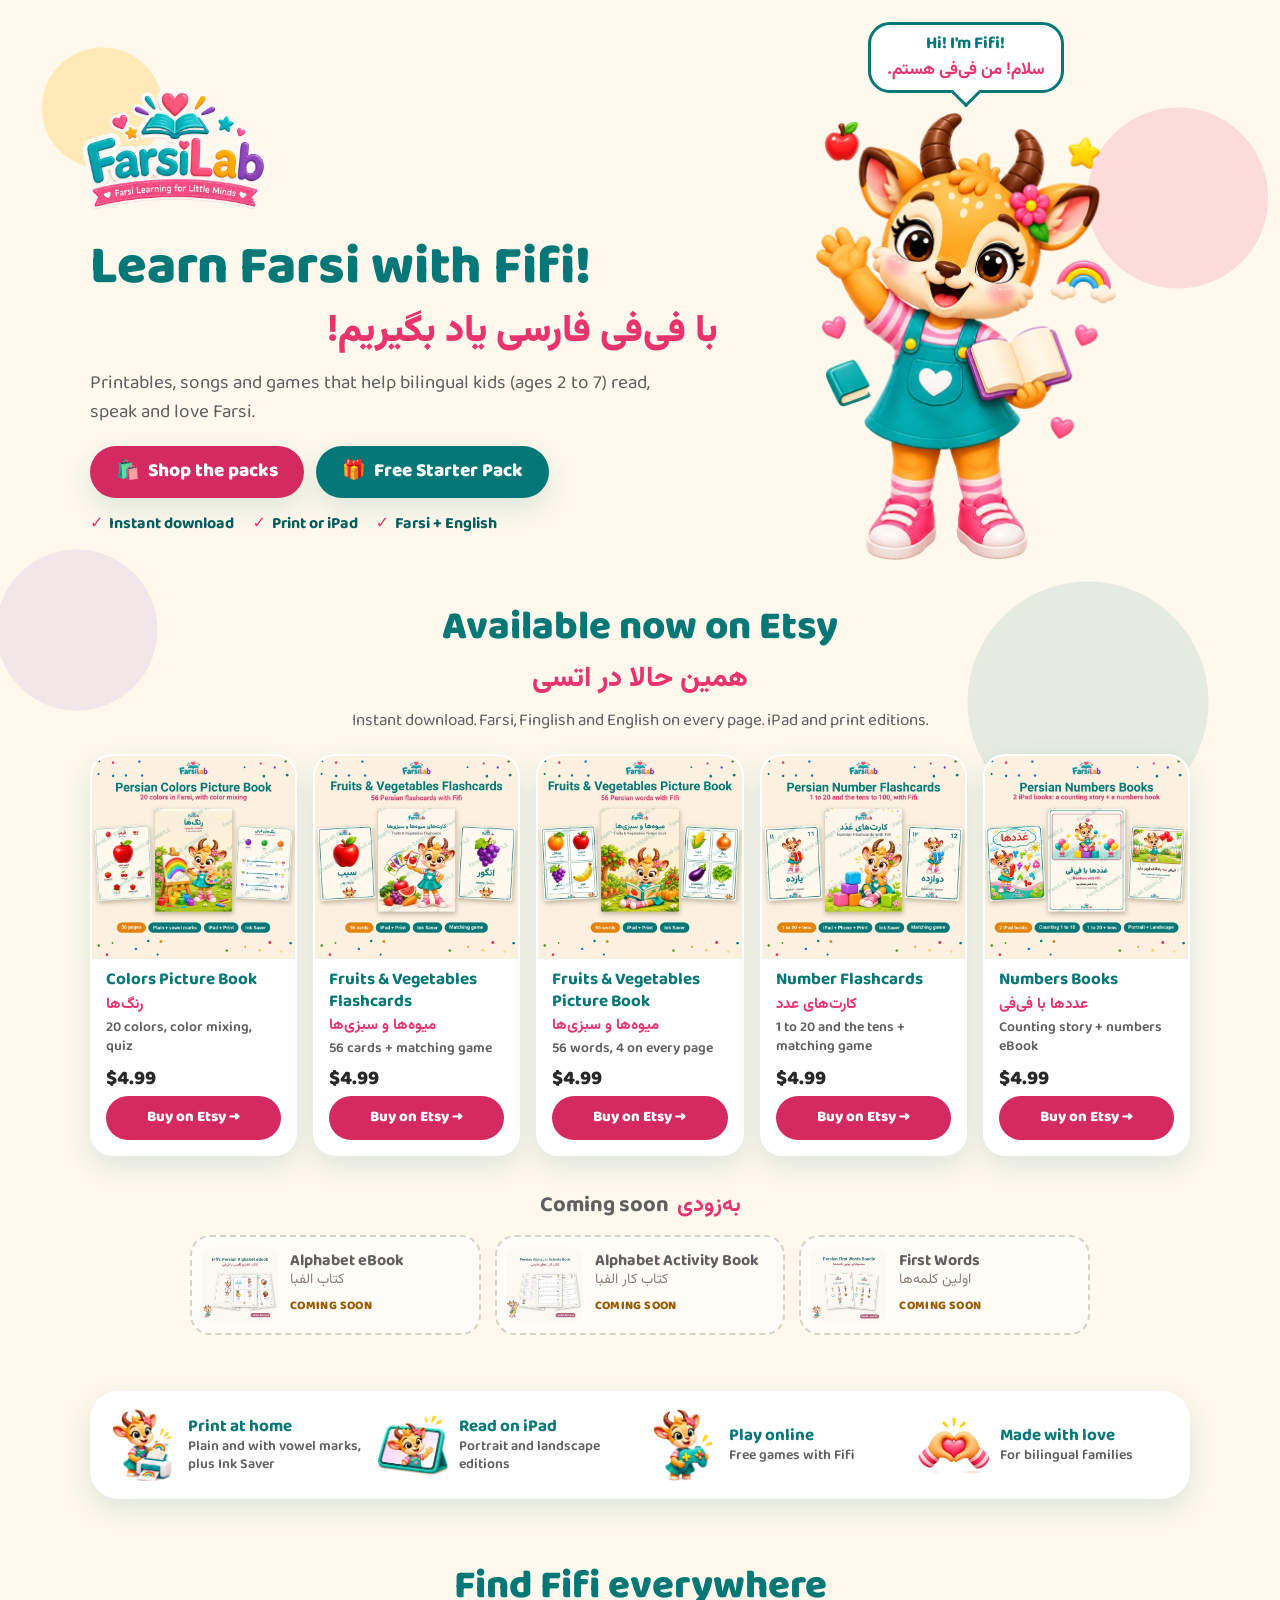
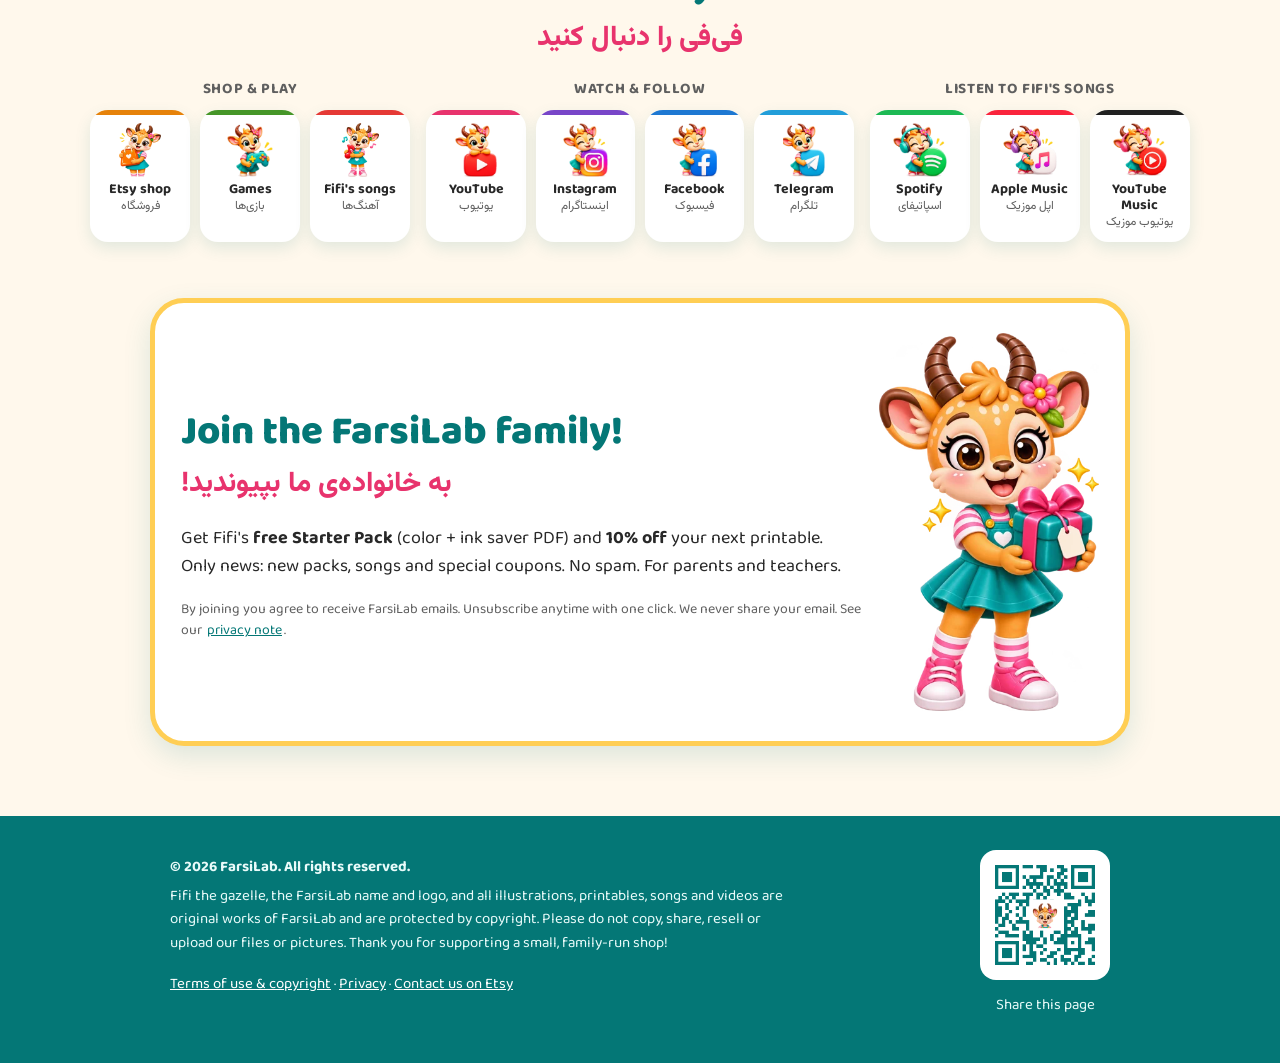
==== commit d39d371a: "Home: new waving Fifi hero, Fifi shop/songs tile icons, matching shop covers; sw v16 Co-Authored-By:" ====
--- a/index.html
+++ b/index.html
@@ -38,7 +38,7 @@
     </div>
     <div class="hero-fifi">
       <span class="bubble">Hi! I'm Fifi! <span class="fa">سلام! من فی‌فی هستم.</span></span>
-      <img class="fifi-hero" src="assets/fifi_jumping.webp" alt="Fifi the baby gazelle jumping" width="640" height="700">
+      <img class="fifi-hero" src="assets/fifi_hello.webp" alt="Fifi the baby gazelle waving hello" width="603" height="900">
     </div>
   </header>
 
@@ -73,9 +73,9 @@
       <div class="group">
         <h3>Shop &amp; play</h3>
         <div class="tiles n3">
-          <a class="tile" href="https://www.etsy.com/shop/FarsiLab" target="_blank" rel="noopener" style="--c:#E6820A"><img src="assets/icons/icon_shop_bag.webp" alt="" loading="lazy"><b>Etsy shop</b><span class="fa">فروشگاه</span></a>
+          <a class="tile" href="https://www.etsy.com/shop/FarsiLab" target="_blank" rel="noopener" style="--c:#E6820A"><img src="assets/icons/fifi_shop.webp" alt="" loading="lazy"><b>Etsy shop</b><span class="fa">فروشگاه</span></a>
           <a class="tile" href="play.html" style="--c:#469628"><img src="assets/icons/fifi_games.webp" alt="" loading="lazy"><b>Games</b><span class="fa">بازی‌ها</span></a>
-          <a class="tile" href="songs.html" style="--c:#E53935"><img src="assets/icons/fifi_heart_hands.webp" alt="" loading="lazy"><b>Fifi's songs</b><span class="fa">آهنگ‌ها</span></a>
+          <a class="tile" href="songs.html" style="--c:#E53935"><img src="assets/icons/fifi_songs.webp" alt="" loading="lazy"><b>Fifi's songs</b><span class="fa">آهنگ‌ها</span></a>
         </div>
       </div>
       <div class="group">
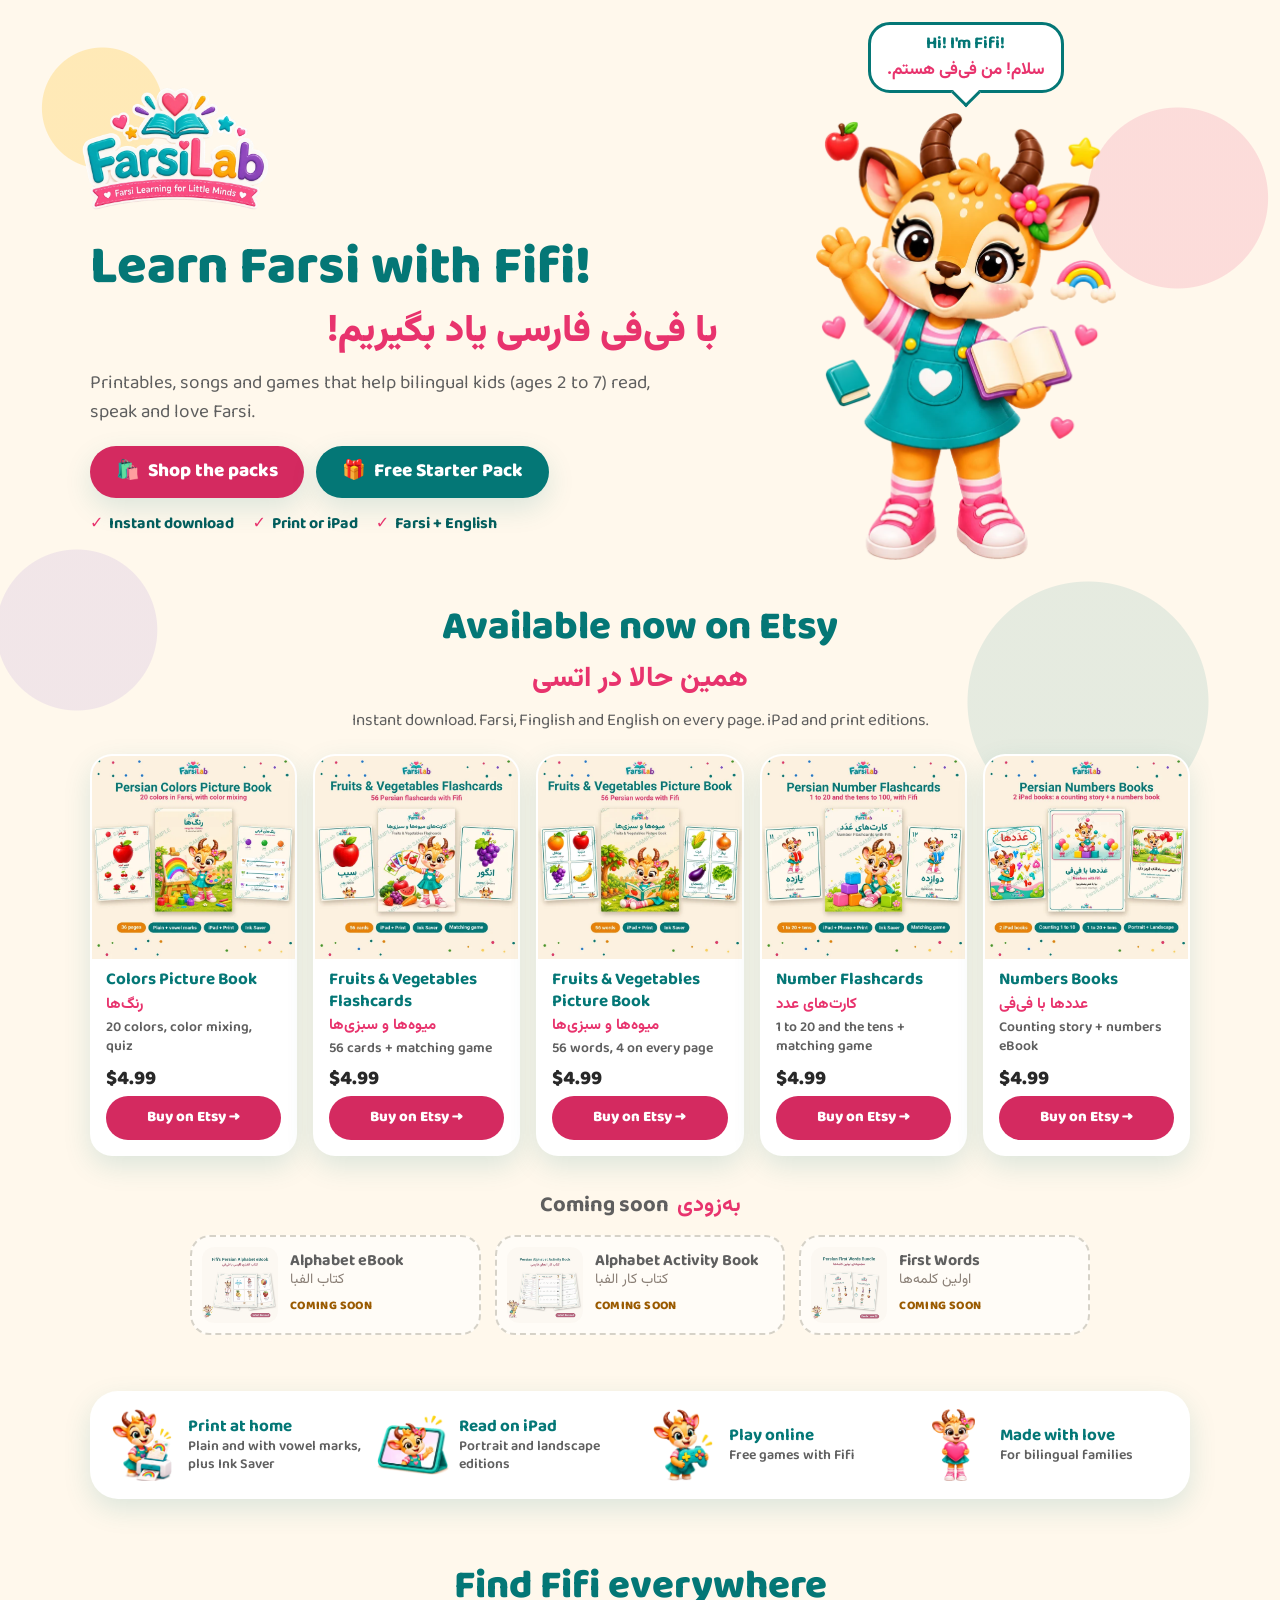
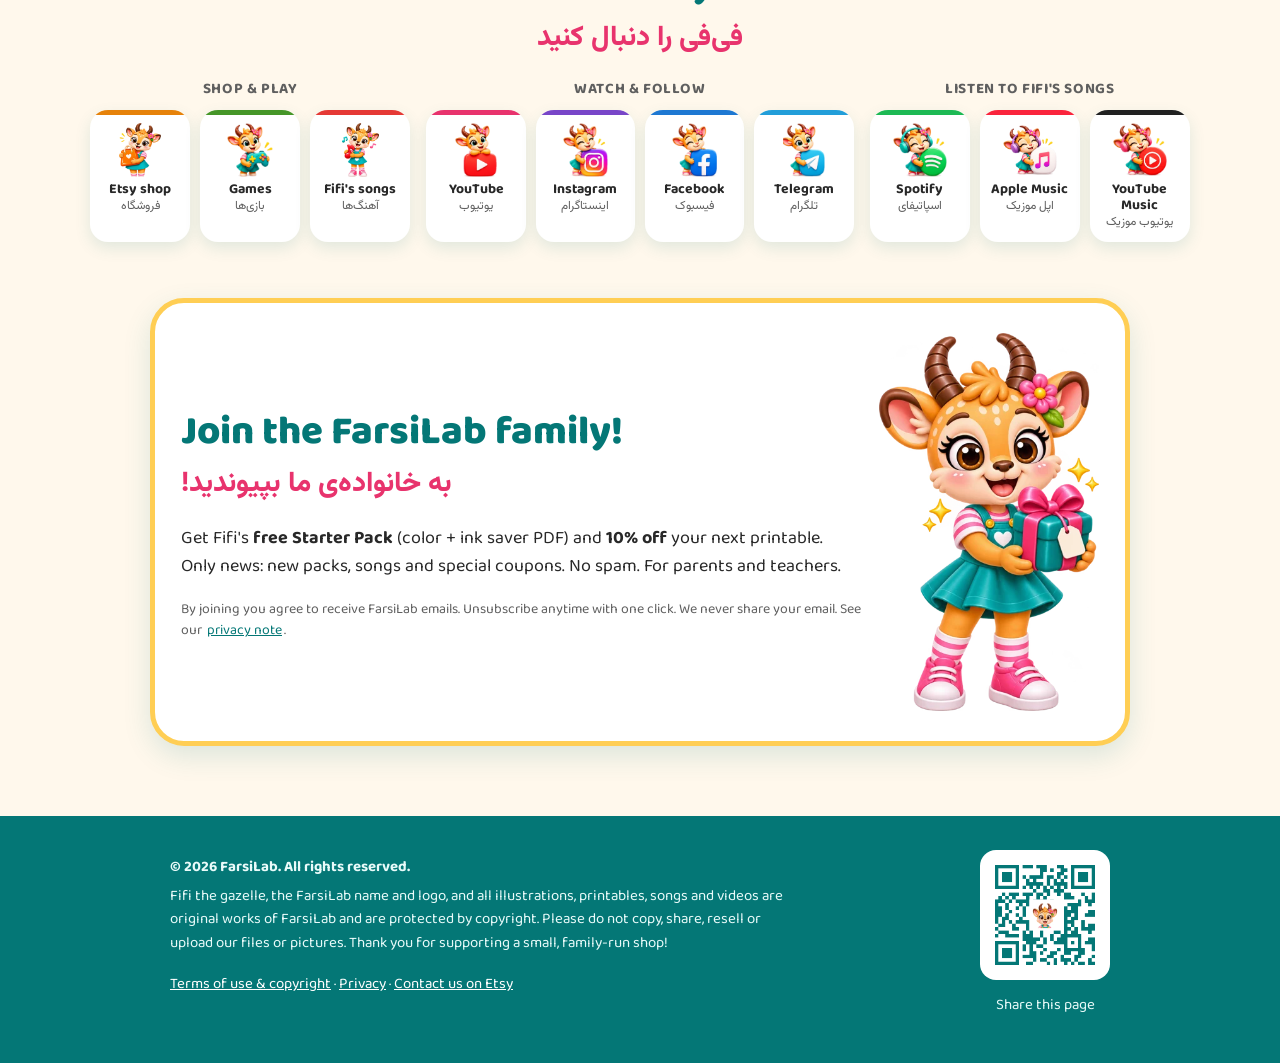
==== commit 7c7e19ca: "Made with love: Fifi holding pink heart Co-Authored-By: Claude Opus 5.5 <noreply@anthropic.com> Clau" ====
--- a/index.html
+++ b/index.html
@@ -64,7 +64,7 @@
     <div><img src="assets/icons/fifi_printer.webp" alt="" loading="lazy"><p><b>Print at home</b><span>Plain and with vowel marks, plus Ink Saver</span></p></div>
     <div><img src="assets/icons/fifi_tablet.webp" alt="" loading="lazy"><p><b>Read on iPad</b><span>Portrait and landscape editions</span></p></div>
     <div><img src="assets/icons/fifi_games.webp" alt="" loading="lazy"><p><b>Play online</b><span>Free games with Fifi</span></p></div>
-    <div><img src="assets/icons/fifi_heart_hands.webp" alt="" loading="lazy"><p><b>Made with love</b><span>For bilingual families</span></p></div>
+    <div><img src="assets/icons/fifi_heart.webp" alt="" loading="lazy"><p><b>Made with love</b><span>For bilingual families</span></p></div>
   </section>
 
   <section id="links">
